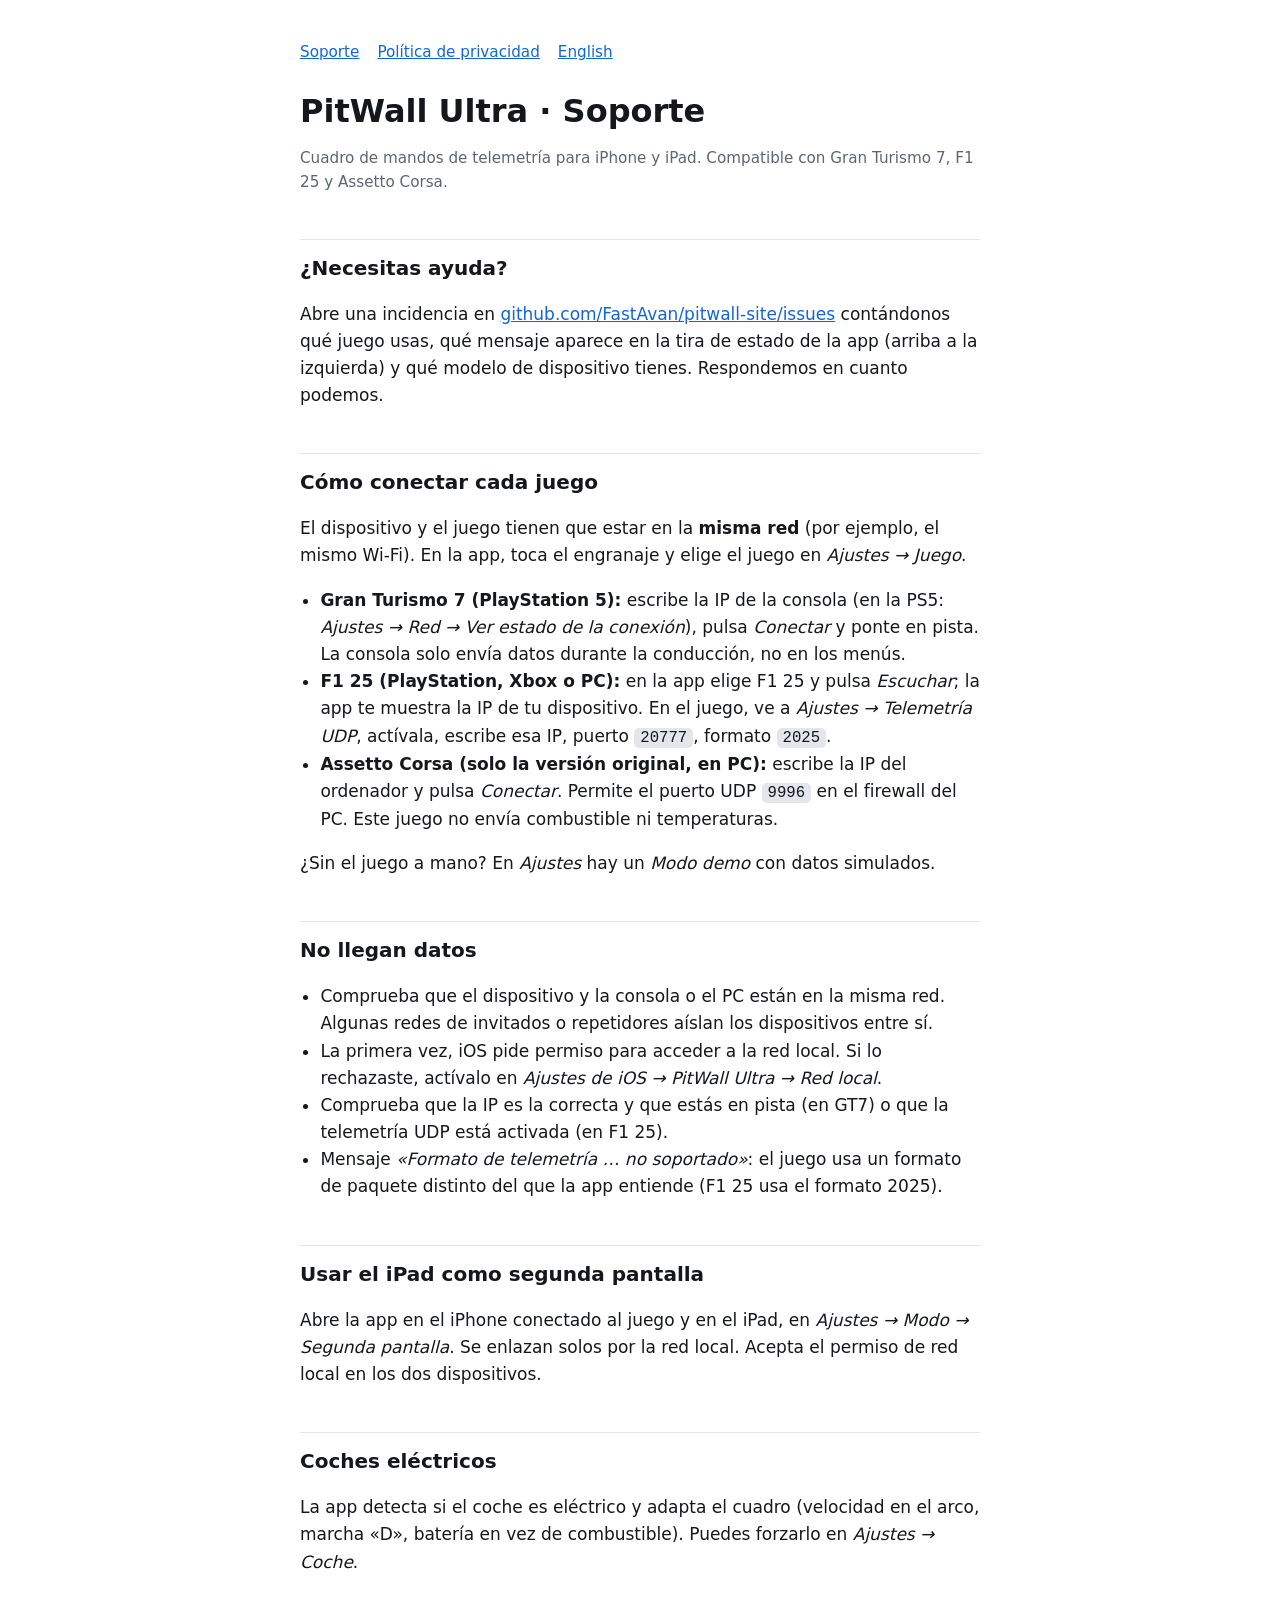
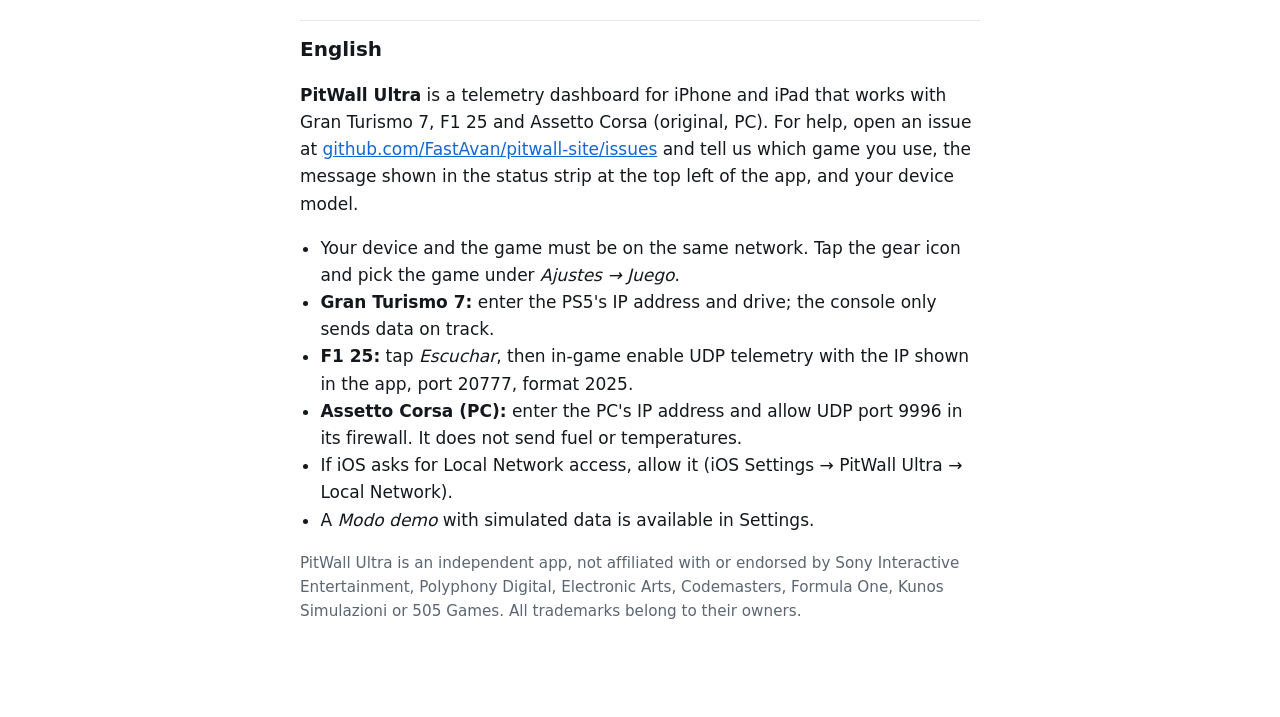
==== index.html @ 46688e5c "Support and privacy pages for PitWall Ultra Co-Authored-By: Claude Sonnet 5 <noreply@anthropic.com>" ====
<!doctype html>
<html lang="es">
<meta charset="utf-8">
<meta name="viewport" content="width=device-width,initial-scale=1">
<title>PitWall Ultra · Soporte</title>
<meta name="description" content="Ayuda y soporte de PitWall Ultra, el cuadro de mandos de telemetría para juegos de carreras.">
<link rel="stylesheet" href="style.css">
<main>
<nav><a href="index.html">Soporte</a><a href="privacy.html">Política de privacidad</a><a href="#en">English</a></nav>
<h1>PitWall Ultra · Soporte</h1>
<p class="dim">Cuadro de mandos de telemetría para iPhone y iPad. Compatible con Gran Turismo 7, F1 25 y Assetto Corsa.</p>

<h2>¿Necesitas ayuda?</h2>
<p>Abre una incidencia en <a href="https://github.com/FastAvan/pitwall-site/issues">github.com/FastAvan/pitwall-site/issues</a> contándonos qué juego usas, qué mensaje aparece en la tira de estado de la app (arriba a la izquierda) y qué modelo de dispositivo tienes. Respondemos en cuanto podemos.</p>

<h2>Cómo conectar cada juego</h2>
<p>El dispositivo y el juego tienen que estar en la <strong>misma red</strong> (por ejemplo, el mismo Wi-Fi). En la app, toca el engranaje y elige el juego en <em>Ajustes → Juego</em>.</p>
<ul>
<li><strong>Gran Turismo 7 (PlayStation 5):</strong> escribe la IP de la consola (en la PS5: <em>Ajustes → Red → Ver estado de la conexión</em>), pulsa <em>Conectar</em> y ponte en pista. La consola solo envía datos durante la conducción, no en los menús.</li>
<li><strong>F1 25 (PlayStation, Xbox o PC):</strong> en la app elige F1 25 y pulsa <em>Escuchar</em>; la app te muestra la IP de tu dispositivo. En el juego, ve a <em>Ajustes → Telemetría UDP</em>, actívala, escribe esa IP, puerto <code>20777</code>, formato <code>2025</code>.</li>
<li><strong>Assetto Corsa (solo la versión original, en PC):</strong> escribe la IP del ordenador y pulsa <em>Conectar</em>. Permite el puerto UDP <code>9996</code> en el firewall del PC. Este juego no envía combustible ni temperaturas.</li>
</ul>
<p>¿Sin el juego a mano? En <em>Ajustes</em> hay un <em>Modo demo</em> con datos simulados.</p>

<h2>No llegan datos</h2>
<ul>
<li>Comprueba que el dispositivo y la consola o el PC están en la misma red. Algunas redes de invitados o repetidores aíslan los dispositivos entre sí.</li>
<li>La primera vez, iOS pide permiso para acceder a la red local. Si lo rechazaste, actívalo en <em>Ajustes de iOS → PitWall Ultra → Red local</em>.</li>
<li>Comprueba que la IP es la correcta y que estás en pista (en GT7) o que la telemetría UDP está activada (en F1 25).</li>
<li>Mensaje <em>«Formato de telemetría … no soportado»</em>: el juego usa un formato de paquete distinto del que la app entiende (F1 25 usa el formato 2025).</li>
</ul>

<h2>Usar el iPad como segunda pantalla</h2>
<p>Abre la app en el iPhone conectado al juego y en el iPad, en <em>Ajustes → Modo → Segunda pantalla</em>. Se enlazan solos por la red local. Acepta el permiso de red local en los dos dispositivos.</p>

<h2>Coches eléctricos</h2>
<p>La app detecta si el coche es eléctrico y adapta el cuadro (velocidad en el arco, marcha «D», batería en vez de combustible). Puedes forzarlo en <em>Ajustes → Coche</em>.</p>

<h2 id="en">English</h2>
<p><strong>PitWall Ultra</strong> is a telemetry dashboard for iPhone and iPad that works with Gran Turismo 7, F1 25 and Assetto Corsa (original, PC). For help, open an issue at <a href="https://github.com/FastAvan/pitwall-site/issues">github.com/FastAvan/pitwall-site/issues</a> and tell us which game you use, the message shown in the status strip at the top left of the app, and your device model.</p>
<ul>
<li>Your device and the game must be on the same network. Tap the gear icon and pick the game under <em>Ajustes → Juego</em>.</li>
<li><strong>Gran Turismo 7:</strong> enter the PS5's IP address and drive; the console only sends data on track.</li>
<li><strong>F1 25:</strong> tap <em>Escuchar</em>, then in-game enable UDP telemetry with the IP shown in the app, port 20777, format 2025.</li>
<li><strong>Assetto Corsa (PC):</strong> enter the PC's IP address and allow UDP port 9996 in its firewall. It does not send fuel or temperatures.</li>
<li>If iOS asks for Local Network access, allow it (iOS Settings → PitWall Ultra → Local Network).</li>
<li>A <em>Modo demo</em> with simulated data is available in Settings.</li>
</ul>
<p class="dim">PitWall Ultra is an independent app, not affiliated with or endorsed by Sony Interactive Entertainment, Polyphony Digital, Electronic Arts, Codemasters, Formula One, Kunos Simulazioni or 505 Games. All trademarks belong to their owners.</p>
</main>
---- style.css ----
:root{--bg:#0e1013;--fg:#e8edf2;--dim:#93a0ad;--line:#232a32;--accent:#5aa9ff}
@media (prefers-color-scheme:light){:root{--bg:#fff;--fg:#14181d;--dim:#5b6672;--line:#e3e7ec;--accent:#1266d4}}
*{box-sizing:border-box}
body{margin:0;background:var(--bg);color:var(--fg);font:17px/1.6 -apple-system,BlinkMacSystemFont,"Segoe UI",system-ui,sans-serif}
main{max-width:720px;margin:0 auto;padding:40px 20px 80px}
h1{font-size:2rem;line-height:1.2;margin:0 0 4px}
h2{font-size:1.25rem;margin:2.2em 0 .4em;padding-top:.6em;border-top:1px solid var(--line)}
p,li{color:var(--fg)} .dim{color:var(--dim);font-size:.95rem}
a{color:var(--accent)} nav{margin:0 0 28px;display:flex;gap:18px;font-size:.95rem;flex-wrap:wrap}
code{background:var(--line);padding:1px 6px;border-radius:5px;font-size:.92em}
ul{padding-left:1.2em}
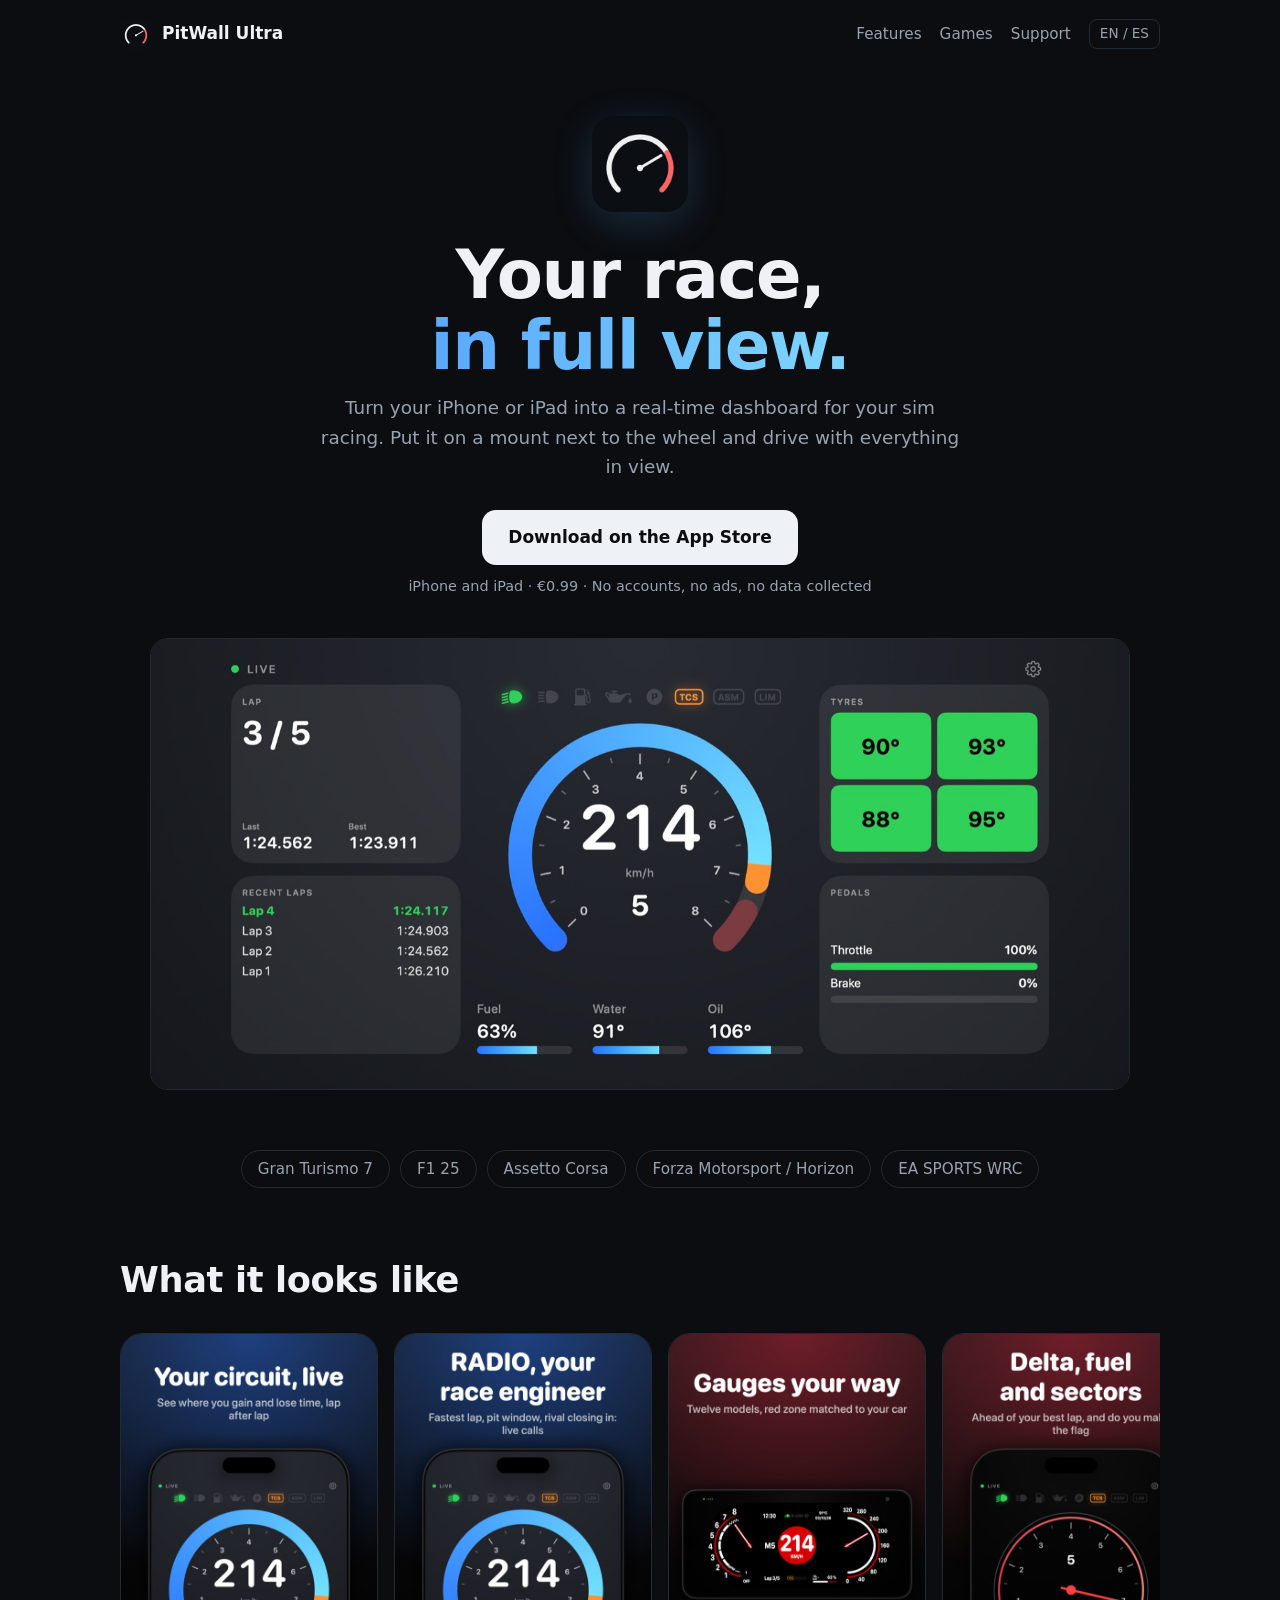
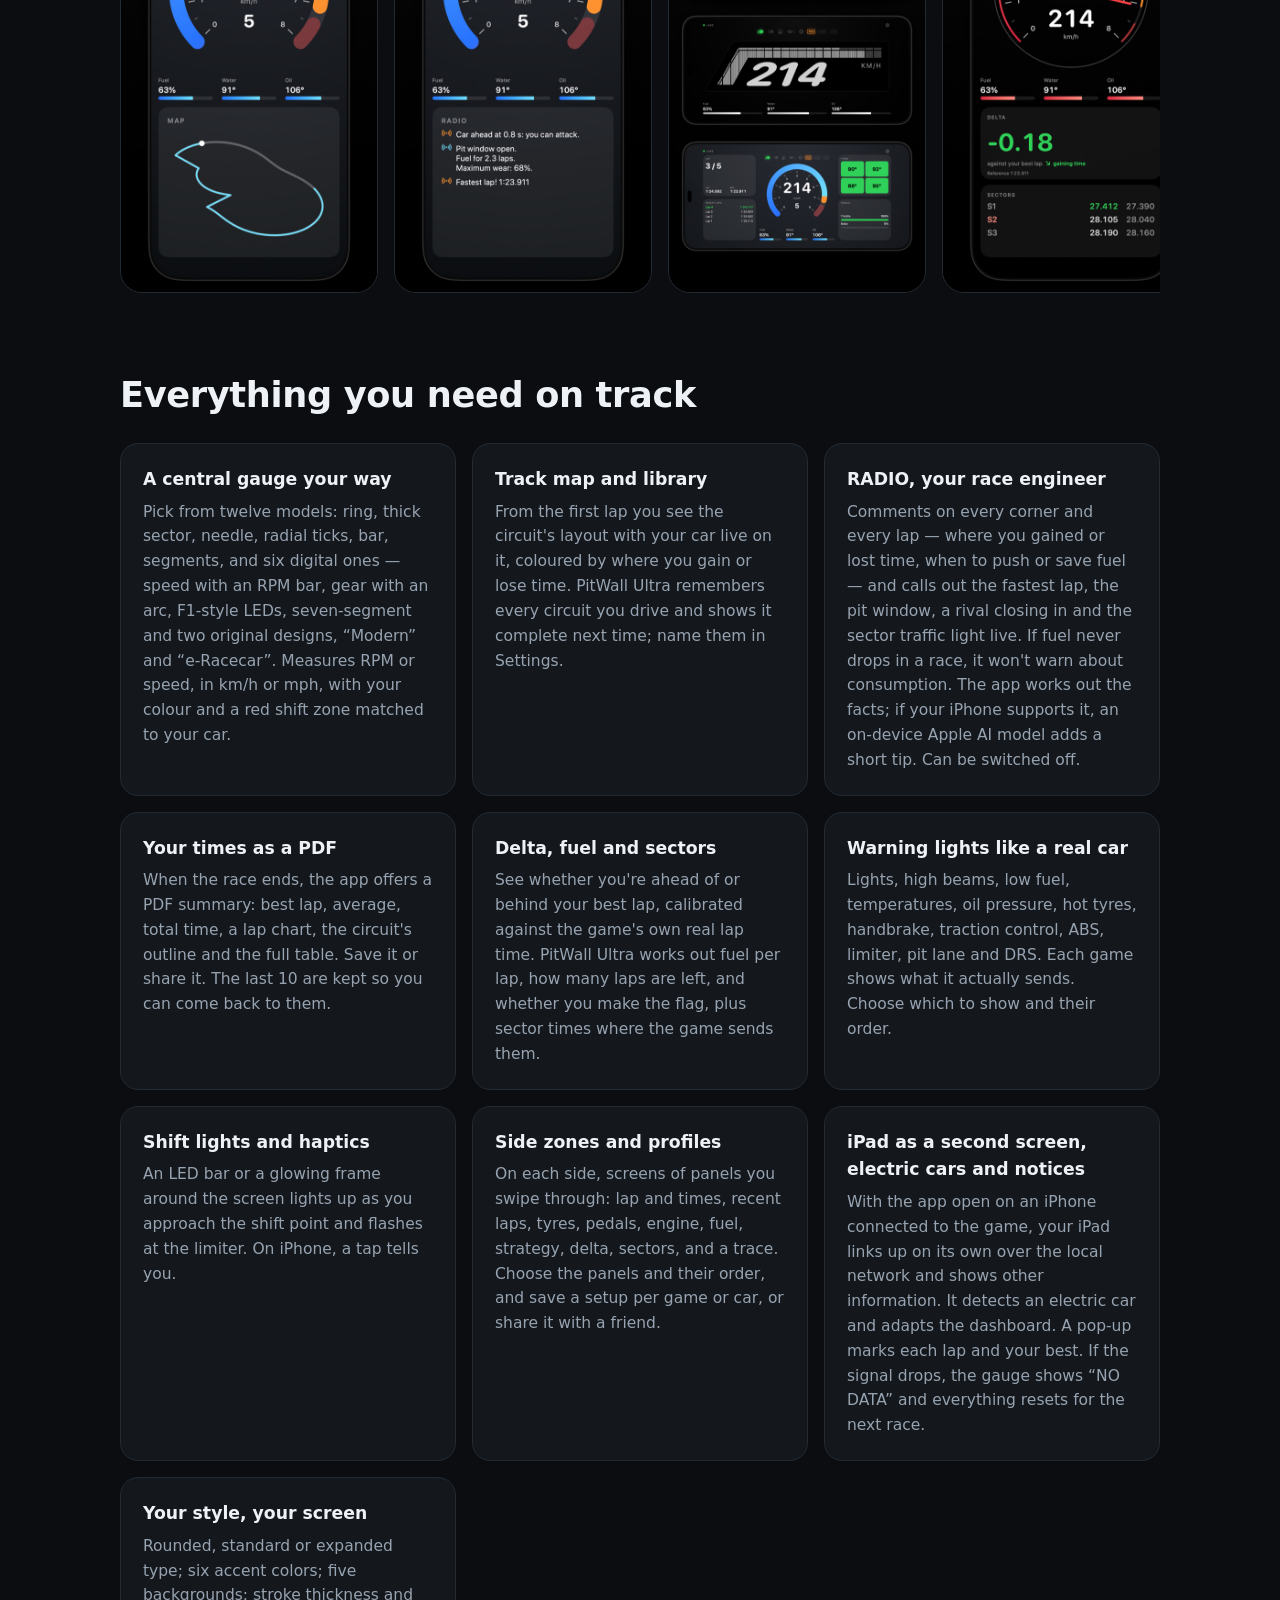
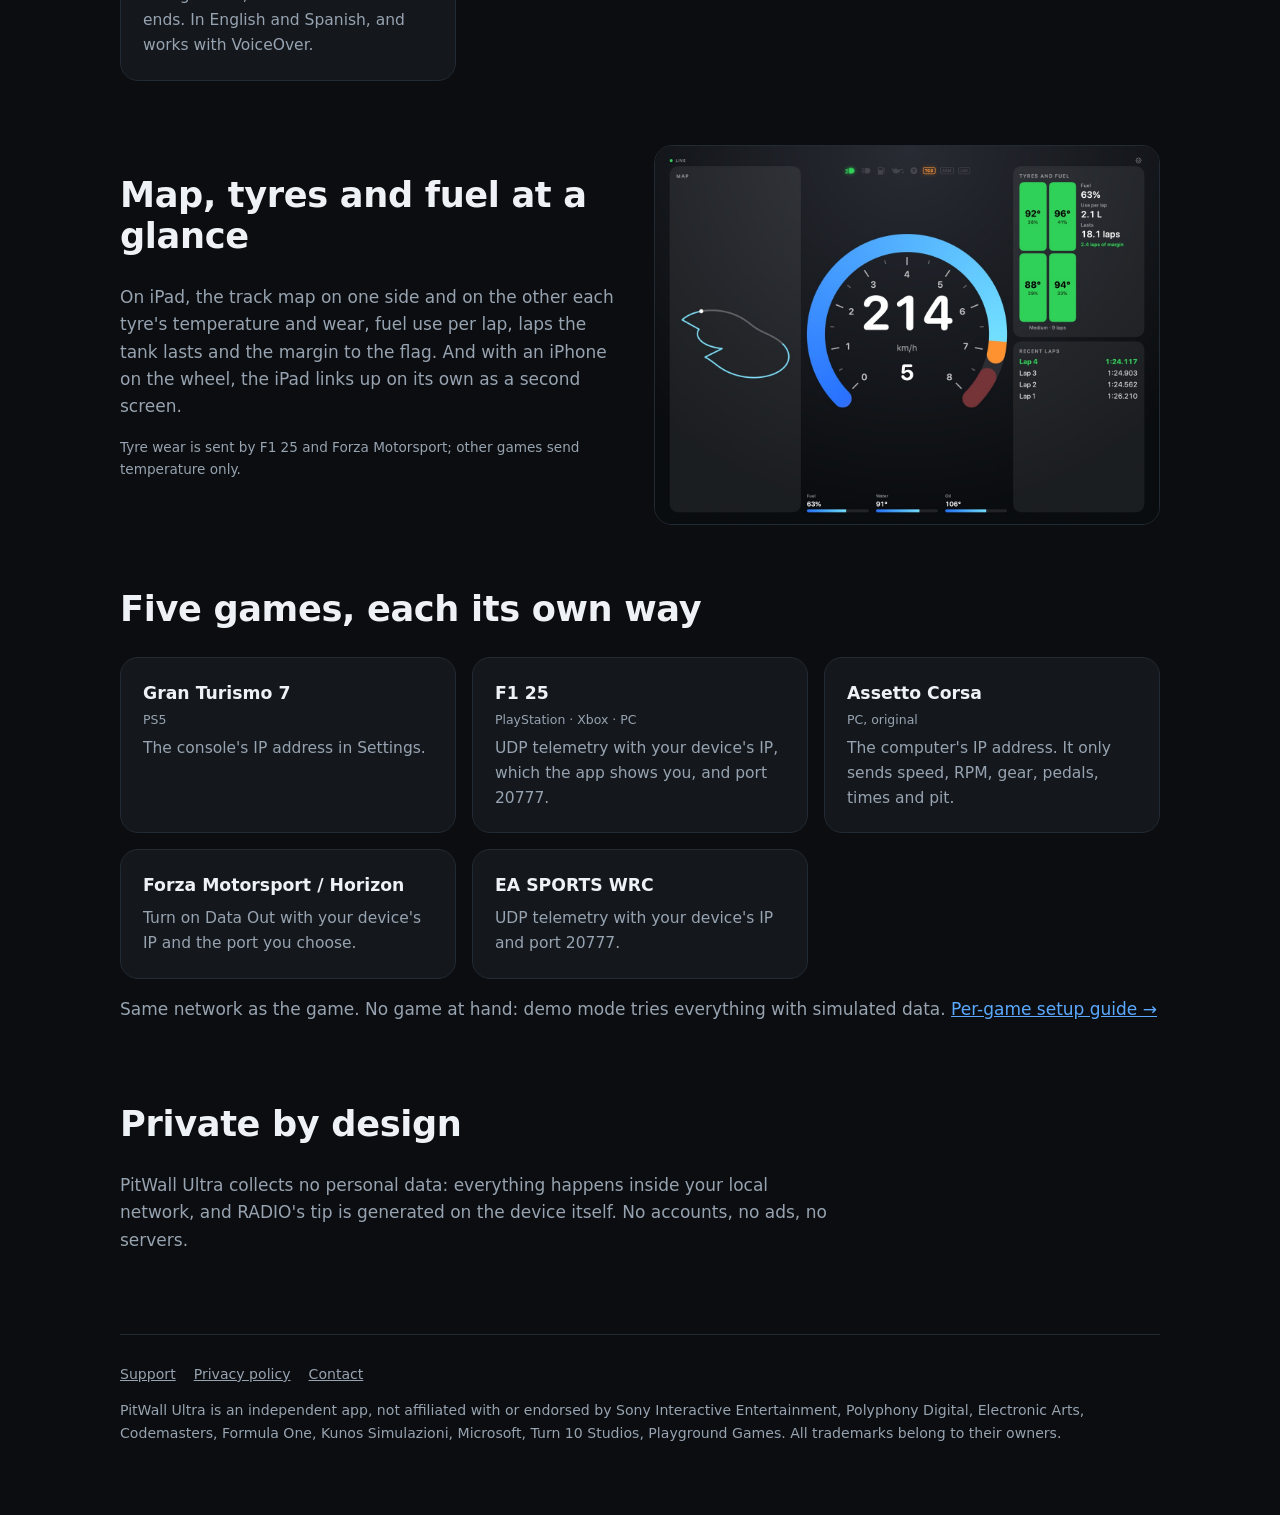
==== commit c4221181: "Landing page for PitWall Ultra with the App Store feature texts, 1.3 screenshots, per-game setup; su" ====
--- a/index.html
+++ b/index.html
@@ -2,49 +2,135 @@
 <html lang="es">
 <meta charset="utf-8">
 <meta name="viewport" content="width=device-width,initial-scale=1">
-<title>PitWall Ultra · Soporte</title>
-<meta name="description" content="Ayuda y soporte de PitWall Ultra, el cuadro de mandos de telemetría para juegos de carreras.">
-<link rel="stylesheet" href="style.css">
-<main>
-<nav><a href="index.html">Soporte</a><a href="privacy.html">Política de privacidad</a><a href="#en">English</a></nav>
-<h1>PitWall Ultra · Soporte</h1>
-<p class="dim">Cuadro de mandos de telemetría para iPhone y iPad. Compatible con Gran Turismo 7, F1 25 y Assetto Corsa.</p>
+<title>PitWall Ultra · Telemetría para sim racing</title>
+<meta name="description" content="PitWall Ultra convierte tu iPhone o iPad en un cuadro de mandos en tiempo real para Gran Turismo 7, F1 25, Assetto Corsa, Forza y EA SPORTS WRC: mapa del circuito, RADIO con IA y tus tiempos en PDF.">
+<meta property="og:title" content="PitWall Ultra">
+<meta property="og:description" content="Live telemetry dashboard for sim racing on iPhone and iPad: track map, RADIO race engineer and your times as a PDF.">
+<meta property="og:image" content="https://fastavan.github.io/pitwall-site/img/es-5.jpg">
+<meta name="theme-color" content="#0b0d10">
+<link rel="icon" href="img/icon.jpg">
+<link rel="stylesheet" href="site.css">
+<script>
+try{var l=localStorage.getItem('lang')||((navigator.language||'es').slice(0,2)=='es'?'es':'en');document.documentElement.lang=l}catch(e){}
+</script>
+<div class="wrap">
+<header>
+  <a class="brand" href="#"><img src="img/icon.jpg" alt="">PitWall Ultra</a>
+  <nav>
+    <a href="#funciones"><span lang="es">Funciones</span><span lang="en">Features</span></a>
+    <a href="#juegos"><span lang="es">Juegos</span><span lang="en">Games</span></a>
+    <a href="support.html"><span lang="es">Soporte</span><span lang="en">Support</span></a>
+    <button class="lang" id="lang" type="button">EN / ES</button>
+  </nav>
+</header>
 
-<h2>¿Necesitas ayuda?</h2>
-<p>Abre una incidencia en <a href="https://github.com/FastAvan/pitwall-site/issues">github.com/FastAvan/pitwall-site/issues</a> contándonos qué juego usas, qué mensaje aparece en la tira de estado de la app (arriba a la izquierda) y qué modelo de dispositivo tienes. Respondemos en cuanto podemos.</p>
+<div class="hero">
+  <img class="icon" src="img/icon.jpg" alt="PitWall Ultra">
+  <h1><span lang="es">Tu carrera,<br><em>a la vista.</em></span><span lang="en">Your race,<br><em>in full view.</em></span></h1>
+  <p class="lead">
+    <span lang="es">Convierte tu iPhone o iPad en un cuadro de mandos en tiempo real para tus carreras en el simulador. Ponlo en un soporte junto al volante y conduce con toda la información a la vista.</span>
+    <span lang="en">Turn your iPhone or iPad into a real-time dashboard for your sim racing. Put it on a mount next to the wheel and drive with everything in view.</span>
+  </p>
+  <a class="btn" href="https://apps.apple.com/es/app/pitwall-ultra/id6813846928">
+    <span lang="es">Descargar en el App Store</span><span lang="en">Download on the App Store</span>
+  </a>
+  <span class="price"><span lang="es">iPhone y iPad · 0,99 € · Sin cuentas, sin anuncios, sin recopilar datos</span><span lang="en">iPhone and iPad · €0.99 · No accounts, no ads, no data collected</span></span>
+  <div class="shot-wide">
+    <img lang="es" src="img/es-5.jpg" width="1400" height="644" alt="Cuadro de mandos con velocímetro en anillo, vuelta, neumáticos y pedales">
+    <img lang="en" src="img/en-5.jpg" width="1400" height="644" alt="Dashboard with ring gauge, lap, tyres and pedals">
+  </div>
+</div>
 
-<h2>Cómo conectar cada juego</h2>
-<p>El dispositivo y el juego tienen que estar en la <strong>misma red</strong> (por ejemplo, el mismo Wi-Fi). En la app, toca el engranaje y elige el juego en <em>Ajustes → Juego</em>.</p>
-<ul>
-<li><strong>Gran Turismo 7 (PlayStation 5):</strong> escribe la IP de la consola (en la PS5: <em>Ajustes → Red → Ver estado de la conexión</em>), pulsa <em>Conectar</em> y ponte en pista. La consola solo envía datos durante la conducción, no en los menús.</li>
-<li><strong>F1 25 (PlayStation, Xbox o PC):</strong> en la app elige F1 25 y pulsa <em>Escuchar</em>; la app te muestra la IP de tu dispositivo. En el juego, ve a <em>Ajustes → Telemetría UDP</em>, actívala, escribe esa IP, puerto <code>20777</code>, formato <code>2025</code>.</li>
-<li><strong>Assetto Corsa (solo la versión original, en PC):</strong> escribe la IP del ordenador y pulsa <em>Conectar</em>. Permite el puerto UDP <code>9996</code> en el firewall del PC. Este juego no envía combustible ni temperaturas.</li>
-</ul>
-<p>¿Sin el juego a mano? En <em>Ajustes</em> hay un <em>Modo demo</em> con datos simulados.</p>
+<div class="games" id="juegos">
+  <span>Gran Turismo 7</span><span>F1 25</span><span>Assetto Corsa</span><span>Forza Motorsport / Horizon</span><span>EA SPORTS WRC</span>
+</div>
 
-<h2>No llegan datos</h2>
-<ul>
-<li>Comprueba que el dispositivo y la consola o el PC están en la misma red. Algunas redes de invitados o repetidores aíslan los dispositivos entre sí.</li>
-<li>La primera vez, iOS pide permiso para acceder a la red local. Si lo rechazaste, actívalo en <em>Ajustes de iOS → PitWall Ultra → Red local</em>.</li>
-<li>Comprueba que la IP es la correcta y que estás en pista (en GT7) o que la telemetría UDP está activada (en F1 25).</li>
-<li>Mensaje <em>«Formato de telemetría … no soportado»</em>: el juego usa un formato de paquete distinto del que la app entiende (F1 25 usa el formato 2025).</li>
-</ul>
+<section>
+  <h2><span lang="es">Así se ve</span><span lang="en">What it looks like</span></h2>
+  <div class="strip">
+    <img lang="es" src="img/es-m1.jpg" width="560" height="1216" loading="lazy" alt="Tu circuito, en vivo: el mapa del trazado con tu coche">
+    <img lang="en" src="img/en-m1.jpg" width="560" height="1216" loading="lazy" alt="Your circuit, live: the track map with your car on it">
+    <img lang="es" src="img/es-m2.jpg" width="560" height="1216" loading="lazy" alt="RADIO, tu ingeniero de carrera">
+    <img lang="en" src="img/en-m2.jpg" width="560" height="1216" loading="lazy" alt="RADIO, your race engineer">
+    <img lang="es" src="img/es-m3.jpg" width="560" height="1216" loading="lazy" alt="Indicadores a tu gusto: tres de los doce modelos">
+    <img lang="en" src="img/en-m3.jpg" width="560" height="1216" loading="lazy" alt="Gauges your way: three of the twelve models">
+    <img lang="es" src="img/es-m4.jpg" width="560" height="1216" loading="lazy" alt="Delta, combustible y sectores">
+    <img lang="en" src="img/en-m4.jpg" width="560" height="1216" loading="lazy" alt="Delta, fuel and sectors">
+    <img lang="es" src="img/es-m5.jpg" width="560" height="1216" loading="lazy" alt="Cinco juegos, una sola app">
+    <img lang="en" src="img/en-m5.jpg" width="560" height="1216" loading="lazy" alt="Five games, one app">
+    <img lang="es" src="img/es-m6.jpg" width="560" height="1216" loading="lazy" alt="También coches eléctricos">
+    <img lang="en" src="img/en-m6.jpg" width="560" height="1216" loading="lazy" alt="Electric cars too">
+    <img lang="es" src="img/es-m7.jpg" width="560" height="1216" loading="lazy" alt="Tu estilo, tu pantalla">
+    <img lang="en" src="img/en-m7.jpg" width="560" height="1216" loading="lazy" alt="Your style, your screen">
+  </div>
+</section>
 
-<h2>Usar el iPad como segunda pantalla</h2>
-<p>Abre la app en el iPhone conectado al juego y en el iPad, en <em>Ajustes → Modo → Segunda pantalla</em>. Se enlazan solos por la red local. Acepta el permiso de red local en los dos dispositivos.</p>
+<section id="funciones">
+  <h2><span lang="es">Todo lo que necesitas en pista</span><span lang="en">Everything you need on track</span></h2>
+  <div class="grid">
+    <div class="card"><h3><span lang="es">Un indicador central a tu gusto</span><span lang="en">A central gauge your way</span></h3>
+      <p><span lang="es">Elige entre doce modelos: anillo, sector grueso, aguja, marcas radiales, barra, segmentos y seis digitales — velocidad con barra de RPM, marcha con arco, LEDs estilo F1, siete segmentos y dos diseños propios, «Modern» y «e-Racecar». Mide RPM o velocidad, en km/h o mph, con tu color y zona roja ajustada a tu coche.</span><span lang="en">Pick from twelve models: ring, thick sector, needle, radial ticks, bar, segments, and six digital ones — speed with an RPM bar, gear with an arc, F1-style LEDs, seven-segment and two original designs, “Modern” and “e-Racecar”. Measures RPM or speed, in km/h or mph, with your colour and a red shift zone matched to your car.</span></p></div>
+    <div class="card"><h3><span lang="es">Mapa del circuito y biblioteca</span><span lang="en">Track map and library</span></h3>
+      <p><span lang="es">Desde la primera vuelta ves el trazado con tu coche en vivo, coloreado según ganas o pierdes tiempo. PitWall Ultra recuerda cada circuito y lo muestra completo la próxima vez; ponles nombre en Ajustes.</span><span lang="en">From the first lap you see the circuit's layout with your car live on it, coloured by where you gain or lose time. PitWall Ultra remembers every circuit you drive and shows it complete next time; name them in Settings.</span></p></div>
+    <div class="card"><h3><span lang="es">RADIO, tu ingeniero de carrera</span><span lang="en">RADIO, your race engineer</span></h3>
+      <p><span lang="es">Comenta cada curva y cada vuelta y avisa en vivo de la vuelta rápida, la ventana de parada, un rival que se acerca y el semáforo de sectores. Si en la carrera no baja el combustible, no te avisa de consumo. Los datos los calcula la app; si tu iPhone lo permite, IA de Apple en el dispositivo añade un consejo breve. Se puede desactivar.</span><span lang="en">Comments on every corner and every lap — where you gained or lost time, when to push or save fuel — and calls out the fastest lap, the pit window, a rival closing in and the sector traffic light live. If fuel never drops in a race, it won't warn about consumption. The app works out the facts; if your iPhone supports it, an on-device Apple AI model adds a short tip. Can be switched off.</span></p></div>
+    <div class="card"><h3><span lang="es">Tus tiempos en PDF</span><span lang="en">Your times as a PDF</span></h3>
+      <p><span lang="es">Al terminar la carrera, la app te ofrece un PDF con tu resumen: mejor vuelta, media, tiempo total, gráfico de vueltas, trazado del circuito y la tabla completa. Guárdalo o compártelo. Se conservan las últimas 10 para volver a ellas cuando quieras.</span><span lang="en">When the race ends, the app offers a PDF summary: best lap, average, total time, a lap chart, the circuit's outline and the full table. Save it or share it. The last 10 are kept so you can come back to them.</span></p></div>
+    <div class="card"><h3><span lang="es">Delta, combustible y sectores</span><span lang="en">Delta, fuel and sectors</span></h3>
+      <p><span lang="es">Ves si vas por delante o por detrás de tu mejor vuelta, calibrado contra el tiempo real del juego. Calcula el combustible por vuelta, cuántas quedan y si llegas a meta, y donde el juego los envía, los tiempos por sector.</span><span lang="en">See whether you're ahead of or behind your best lap, calibrated against the game's own real lap time. PitWall Ultra works out fuel per lap, how many laps are left, and whether you make the flag, plus sector times where the game sends them.</span></p></div>
+    <div class="card"><h3><span lang="es">Testigos como en un coche real</span><span lang="en">Warning lights like a real car</span></h3>
+      <p><span lang="es">Luces, largas, combustible bajo, temperaturas, presión de aceite, neumáticos calientes, freno de mano, tracción, ABS, limitador, pit lane y DRS. Cada juego muestra los que envía. Elige cuáles ver y su orden.</span><span lang="en">Lights, high beams, low fuel, temperatures, oil pressure, hot tyres, handbrake, traction control, ABS, limiter, pit lane and DRS. Each game shows what it actually sends. Choose which to show and their order.</span></p></div>
+    <div class="card"><h3><span lang="es">Luces de cambio y vibración</span><span lang="en">Shift lights and haptics</span></h3>
+      <p><span lang="es">Una barra de LEDs o un marco que rodea la pantalla se enciende al acercarte al punto de cambio y parpadea en el limitador. En iPhone, una vibración te avisa.</span><span lang="en">An LED bar or a glowing frame around the screen lights up as you approach the shift point and flashes at the limiter. On iPhone, a tap tells you.</span></p></div>
+    <div class="card"><h3><span lang="es">Zonas laterales y perfiles</span><span lang="en">Side zones and profiles</span></h3>
+      <p><span lang="es">A cada lado hay pantallas de paneles que recorres deslizando: vuelta y tiempos, últimas vueltas, neumáticos, pedales, motor, combustible, estrategia, delta, sectores y una traza. Decide sus paneles y orden, y guarda un ajuste por juego o coche, o compártelo con un amigo.</span><span lang="en">On each side, screens of panels you swipe through: lap and times, recent laps, tyres, pedals, engine, fuel, strategy, delta, sectors, and a trace. Choose the panels and their order, and save a setup per game or car, or share it with a friend.</span></p></div>
+    <div class="card"><h3><span lang="es">iPad como segunda pantalla, eléctricos y avisos</span><span lang="en">iPad as a second screen, electric cars and notices</span></h3>
+      <p><span lang="es">Con la app abierta en un iPhone conectado al juego, tu iPad se enlaza solo por la red local y muestra otra información. Detecta el coche eléctrico y adapta el cuadro. Un aviso marca cada vuelta y tu mejor. Si se corta la señal, el indicador muestra «SIN DATOS» y todo se reinicia para la siguiente carrera.</span><span lang="en">With the app open on an iPhone connected to the game, your iPad links up on its own over the local network and shows other information. It detects an electric car and adapts the dashboard. A pop-up marks each lap and your best. If the signal drops, the gauge shows “NO DATA” and everything resets for the next race.</span></p></div>
+    <div class="card"><h3><span lang="es">Tu estilo, tu pantalla</span><span lang="en">Your style, your screen</span></h3>
+      <p><span lang="es">Tipografía redondeada, estándar o expandida; seis colores de acento; cinco fondos; grosor y puntas a tu gusto. En español e inglés, y compatible con VoiceOver.</span><span lang="en">Rounded, standard or expanded type; six accent colors; five backgrounds; stroke thickness and ends. In English and Spanish, and works with VoiceOver.</span></p></div>
+  </div>
+</section>
 
-<h2>Coches eléctricos</h2>
-<p>La app detecta si el coche es eléctrico y adapta el cuadro (velocidad en el arco, marcha «D», batería en vez de combustible). Puedes forzarlo en <em>Ajustes → Coche</em>.</p>
+<section>
+  <div class="split">
+    <div>
+      <h2><span lang="es">Mapa, neumáticos y combustible, de un vistazo</span><span lang="en">Map, tyres and fuel at a glance</span></h2>
+      <p style="color:var(--dim)"><span lang="es">En el iPad, el mapa del circuito a un lado y a otro la temperatura y el desgaste de cada neumático, el consumo por vuelta, las vueltas que aguanta el depósito y el margen hasta la bandera. Y si dejas el iPhone en el volante, el iPad se enlaza solo como segunda pantalla.</span><span lang="en">On iPad, the track map on one side and on the other each tyre's temperature and wear, fuel use per lap, laps the tank lasts and the margin to the flag. And with an iPhone on the wheel, the iPad links up on its own as a second screen.</span></p>
+      <p class="dim" style="color:var(--dim);font-size:.85rem"><span lang="es">El desgaste de neumáticos lo envían F1 25 y Forza Motorsport; los demás juegos solo envían temperatura.</span><span lang="en">Tyre wear is sent by F1 25 and Forza Motorsport; other games send temperature only.</span></p>
+    </div>
+    <div class="ipad">
+      <img lang="es" src="img/es-ipad.jpg" width="1400" height="1050" loading="lazy" alt="PitWall Ultra en iPad: mapa del circuito, desgaste de neumáticos y consumo de combustible">
+      <img lang="en" src="img/en-ipad.jpg" width="1400" height="1050" loading="lazy" alt="PitWall Ultra on iPad: track map, tyre wear and fuel consumption">
+    </div>
+  </div>
+</section>
 
-<h2 id="en">English</h2>
-<p><strong>PitWall Ultra</strong> is a telemetry dashboard for iPhone and iPad that works with Gran Turismo 7, F1 25 and Assetto Corsa (original, PC). For help, open an issue at <a href="https://github.com/FastAvan/pitwall-site/issues">github.com/FastAvan/pitwall-site/issues</a> and tell us which game you use, the message shown in the status strip at the top left of the app, and your device model.</p>
-<ul>
-<li>Your device and the game must be on the same network. Tap the gear icon and pick the game under <em>Ajustes → Juego</em>.</li>
-<li><strong>Gran Turismo 7:</strong> enter the PS5's IP address and drive; the console only sends data on track.</li>
-<li><strong>F1 25:</strong> tap <em>Escuchar</em>, then in-game enable UDP telemetry with the IP shown in the app, port 20777, format 2025.</li>
-<li><strong>Assetto Corsa (PC):</strong> enter the PC's IP address and allow UDP port 9996 in its firewall. It does not send fuel or temperatures.</li>
-<li>If iOS asks for Local Network access, allow it (iOS Settings → PitWall Ultra → Local Network).</li>
-<li>A <em>Modo demo</em> with simulated data is available in Settings.</li>
-</ul>
-<p class="dim">PitWall Ultra is an independent app, not affiliated with or endorsed by Sony Interactive Entertainment, Polyphony Digital, Electronic Arts, Codemasters, Formula One, Kunos Simulazioni or 505 Games. All trademarks belong to their owners.</p>
-</main>
+<section>
+  <h2><span lang="es">Cinco juegos, cada uno a su manera</span><span lang="en">Five games, each its own way</span></h2>
+  <div class="grid">
+    <div class="card"><h3>Gran Turismo 7 <small>PS5</small></h3><p><span lang="es">La IP de la consola en Ajustes.</span><span lang="en">The console's IP address in Settings.</span></p></div>
+    <div class="card"><h3>F1 25 <small>PlayStation · Xbox · PC</small></h3><p><span lang="es">Telemetría UDP con la IP de tu dispositivo, que la app te muestra, y el puerto 20777.</span><span lang="en">UDP telemetry with your device's IP, which the app shows you, and port 20777.</span></p></div>
+    <div class="card"><h3>Assetto Corsa <small><span lang="es">PC, original</span><span lang="en">PC, original</span></small></h3><p><span lang="es">La IP del ordenador. Solo envía velocidad, RPM, marcha, pedales, tiempos y pit.</span><span lang="en">The computer's IP address. It only sends speed, RPM, gear, pedals, times and pit.</span></p></div>
+    <div class="card"><h3>Forza Motorsport / Horizon</h3><p><span lang="es">Activa Data Out con la IP de tu dispositivo y el puerto que elijas.</span><span lang="en">Turn on Data Out with your device's IP and the port you choose.</span></p></div>
+    <div class="card"><h3>EA SPORTS WRC</h3><p><span lang="es">Telemetría UDP con la IP de tu dispositivo y el puerto 20777.</span><span lang="en">UDP telemetry with your device's IP and port 20777.</span></p></div>
+  </div>
+  <p style="color:var(--dim)"><span lang="es">Misma red que el juego. Sin juego a mano: el modo demo lo prueba todo con datos simulados. </span><span lang="en">Same network as the game. No game at hand: demo mode tries everything with simulated data. </span><a href="support.html"><span lang="es">Guía de conexión por juego →</span><span lang="en">Per-game setup guide →</span></a></p>
+</section>
+
+<section>
+  <h2><span lang="es">Privado por diseño</span><span lang="en">Private by design</span></h2>
+  <p style="color:var(--dim);max-width:720px"><span lang="es">PitWall Ultra no recopila datos personales: todo ocurre dentro de tu red local, y el consejo de RADIO se genera en el propio dispositivo. Sin cuentas, sin anuncios, sin servidores.</span><span lang="en">PitWall Ultra collects no personal data: everything happens inside your local network, and RADIO's tip is generated on the device itself. No accounts, no ads, no servers.</span></p>
+</section>
+
+<footer>
+  <div class="links">
+    <a href="support.html"><span lang="es">Soporte</span><span lang="en">Support</span></a>
+    <a href="privacy.html"><span lang="es">Política de privacidad</span><span lang="en">Privacy policy</span></a>
+    <a href="https://github.com/FastAvan/pitwall-site/issues"><span lang="es">Contacto</span><span lang="en">Contact</span></a>
+  </div>
+  <p><span lang="es">PitWall Ultra es una app independiente, sin relación ni respaldo de Sony Interactive Entertainment, Polyphony Digital, Electronic Arts, Codemasters, Formula One, Kunos Simulazioni, Microsoft, Turn 10 Studios, Playground Games. Todas las marcas pertenecen a sus propietarios.</span><span lang="en">PitWall Ultra is an independent app, not affiliated with or endorsed by Sony Interactive Entertainment, Polyphony Digital, Electronic Arts, Codemasters, Formula One, Kunos Simulazioni, Microsoft, Turn 10 Studios, Playground Games. All trademarks belong to their owners.</span></p>
+</footer>
+</div>
+<script>
+document.getElementById('lang').onclick=function(){var l=document.documentElement.lang=='es'?'en':'es';document.documentElement.lang=l;try{localStorage.setItem('lang',l)}catch(e){}}
+</script>
--- a/site.css
+++ b/site.css
@@ -0,0 +1,43 @@
+:root{--bg:#0b0d10;--card:#14181d;--fg:#eef2f6;--dim:#97a3b0;--line:#222a33;--accent:#5aa9ff;--accent2:#7fd6ff}
+*{box-sizing:border-box}
+html{scroll-behavior:smooth}
+body{margin:0;background:var(--bg);color:var(--fg);font:17px/1.6 -apple-system,BlinkMacSystemFont,"Segoe UI",system-ui,sans-serif}
+html[lang=es] [lang=en],html[lang=en] [lang=es]{display:none!important}
+a{color:var(--accent)}
+.wrap{max-width:1080px;margin:0 auto;padding:0 20px}
+header{display:flex;align-items:center;justify-content:space-between;padding:18px 0;gap:16px;flex-wrap:wrap}
+header .brand{display:flex;align-items:center;gap:10px;font-weight:700;color:var(--fg);text-decoration:none}
+header .brand img{width:32px;height:32px;border-radius:8px}
+header nav{display:flex;gap:18px;align-items:center;font-size:.95rem}
+header nav a{color:var(--dim);text-decoration:none} header nav a:hover{color:var(--fg)}
+.lang{background:none;border:1px solid var(--line);color:var(--dim);border-radius:8px;padding:3px 10px;font:inherit;font-size:.85rem;cursor:pointer}
+.hero{text-align:center;padding:48px 0 24px}
+.hero img.icon{width:96px;height:96px;border-radius:22px;box-shadow:0 10px 40px #5aa9ff33}
+h1{font-size:clamp(2.4rem,7vw,4.2rem);line-height:1.05;margin:20px 0 12px;letter-spacing:-.02em}
+h1 em{font-style:normal;background:linear-gradient(90deg,var(--accent),var(--accent2));-webkit-background-clip:text;background-clip:text;color:transparent}
+.lead{max-width:640px;margin:0 auto 28px;color:var(--dim);font-size:1.15rem}
+.btn{display:inline-block;background:var(--fg);color:#0b0d10;font-weight:700;padding:14px 26px;border-radius:14px;text-decoration:none}
+.btn:hover{background:#fff}
+.price{display:block;margin-top:10px;color:var(--dim);font-size:.9rem}
+.shot-wide{margin:40px auto 0;max-width:980px}
+.split .ipad img,.shot-wide img,.gallery img{width:100%;height:auto;display:block;border-radius:18px;border:1px solid var(--line)}
+.games{display:flex;flex-wrap:wrap;justify-content:center;gap:10px;padding:36px 0 8px}
+.games span{border:1px solid var(--line);border-radius:999px;padding:6px 16px;color:var(--dim);font-size:.95rem}
+section{padding:64px 0 0}
+h2{font-size:clamp(1.6rem,4vw,2.2rem);line-height:1.15;margin:0 0 28px;letter-spacing:-.01em}
+.grid{display:grid;grid-template-columns:repeat(auto-fit,minmax(280px,1fr));gap:16px}
+.card{background:var(--card);border:1px solid var(--line);border-radius:18px;padding:22px}
+.card h3{margin:0 0 6px;font-size:1.08rem}
+.card p{margin:0;color:var(--dim);font-size:.97rem}
+.split{display:grid;grid-template-columns:1fr 1fr;gap:28px;align-items:center}
+.gallery{display:grid;grid-template-columns:repeat(auto-fit,minmax(300px,1fr));gap:16px}
+.steps{counter-reset:s;list-style:none;padding:0;margin:0;display:grid;gap:12px}
+.steps li{counter-increment:s;background:var(--card);border:1px solid var(--line);border-radius:14px;padding:16px 18px 16px 58px;position:relative;color:var(--dim)}
+.steps li:before{content:counter(s);position:absolute;left:16px;top:14px;width:28px;height:28px;border-radius:50%;background:var(--accent);color:#0b0d10;font-weight:700;display:grid;place-items:center}
+.steps b{color:var(--fg)}
+footer{margin-top:80px;padding:28px 0 56px;border-top:1px solid var(--line);color:var(--dim);font-size:.88rem}
+footer a{color:var(--dim)} footer .links{display:flex;gap:18px;margin-bottom:14px;flex-wrap:wrap}
+@media(max-width:720px){.split{grid-template-columns:1fr}.hero{padding-top:24px}}
+.strip{display:flex;gap:16px;overflow-x:auto;scroll-snap-type:x mandatory;padding:4px 2px 18px;-webkit-overflow-scrolling:touch}
+.strip img{flex:0 0 auto;height:min(560px,70vh);width:auto;aspect-ratio:560/1216;border-radius:22px;border:1px solid var(--line);scroll-snap-align:start}
+.card h3 small{display:block;font-size:.78rem;font-weight:500;color:var(--dim);margin-top:2px}
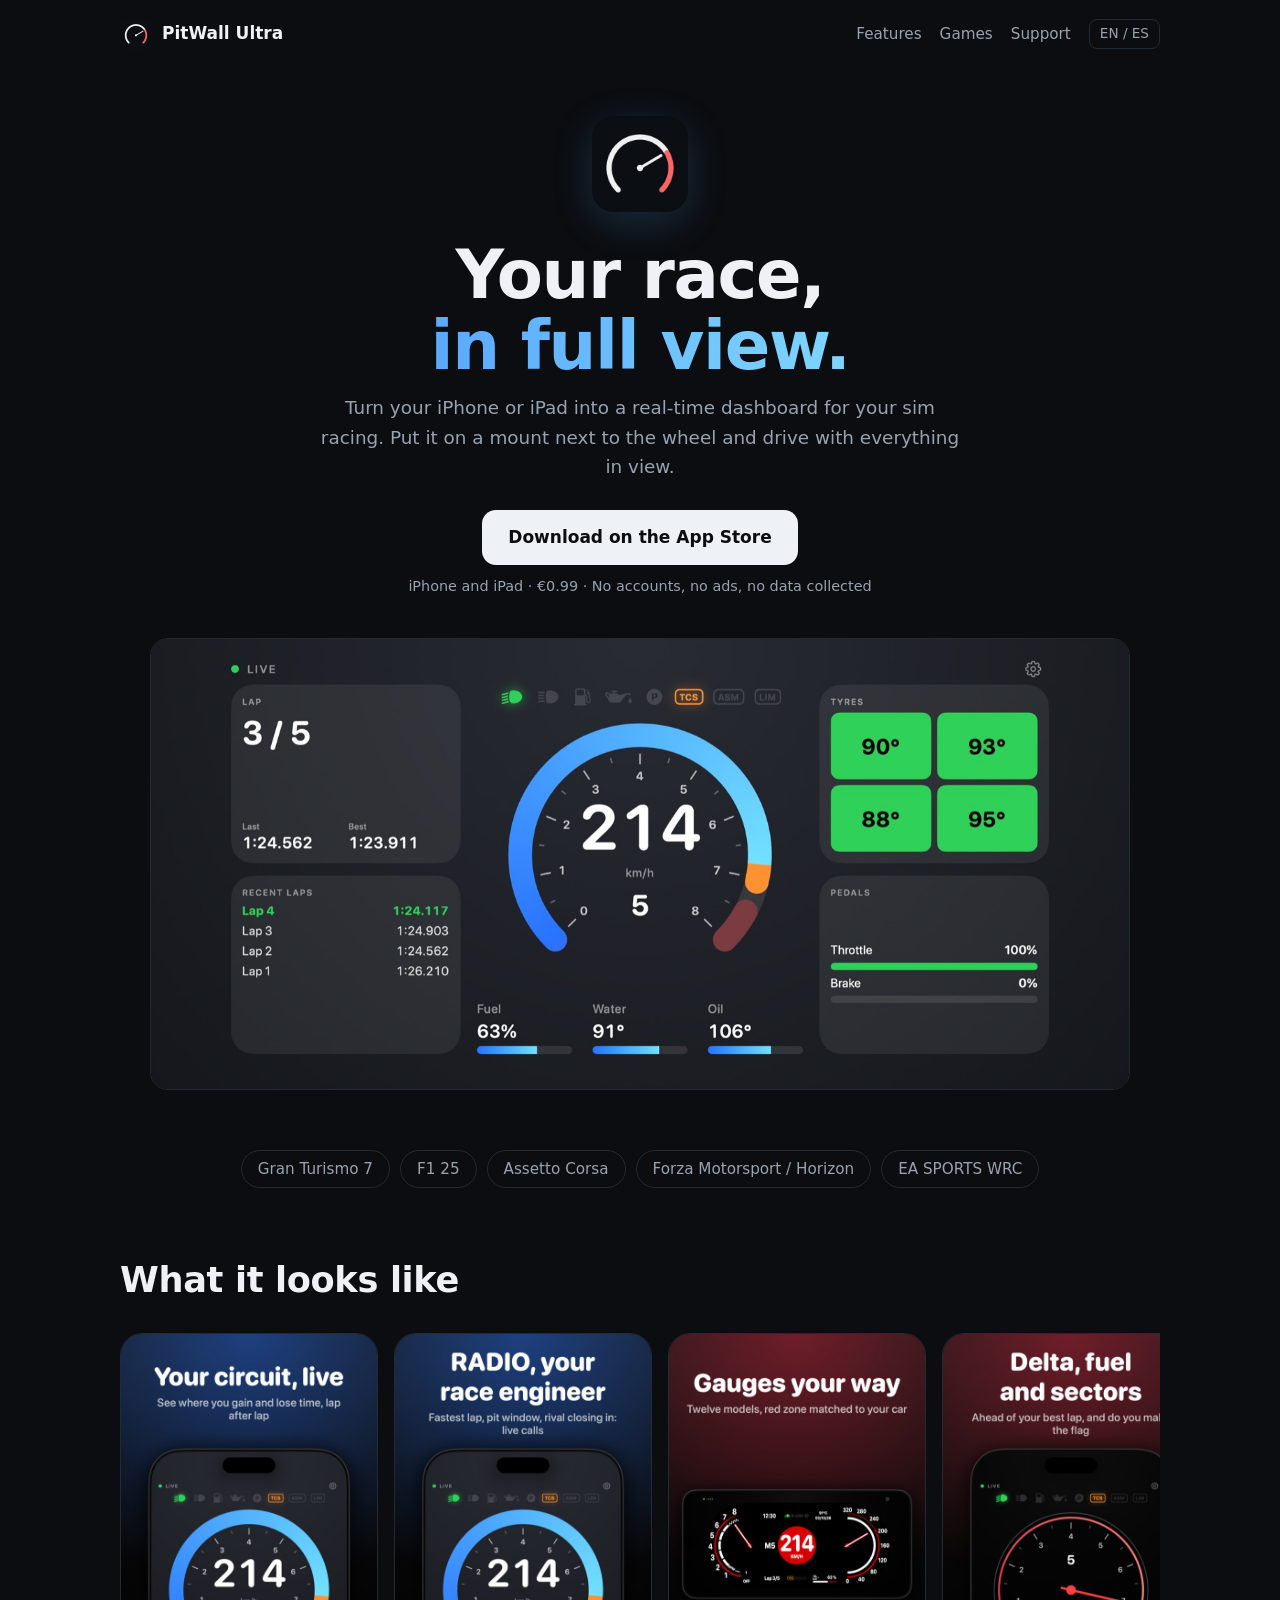
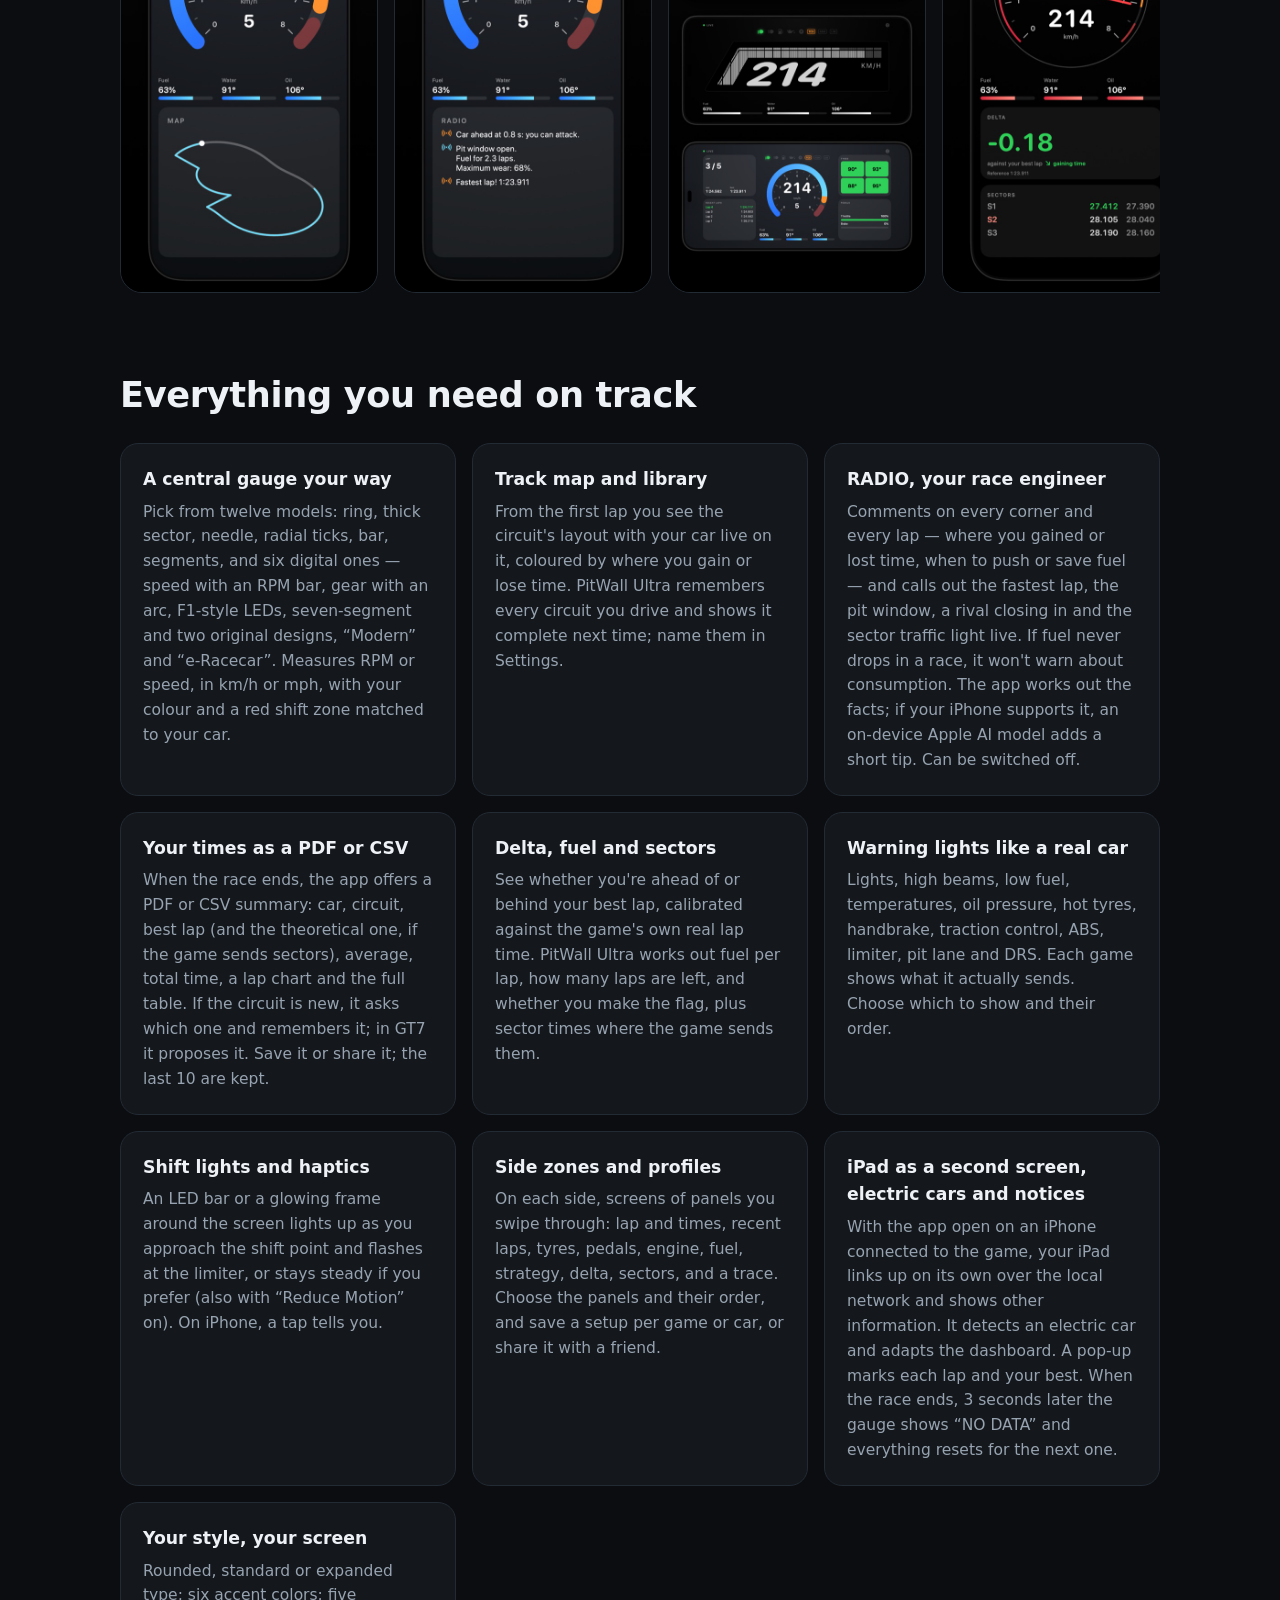
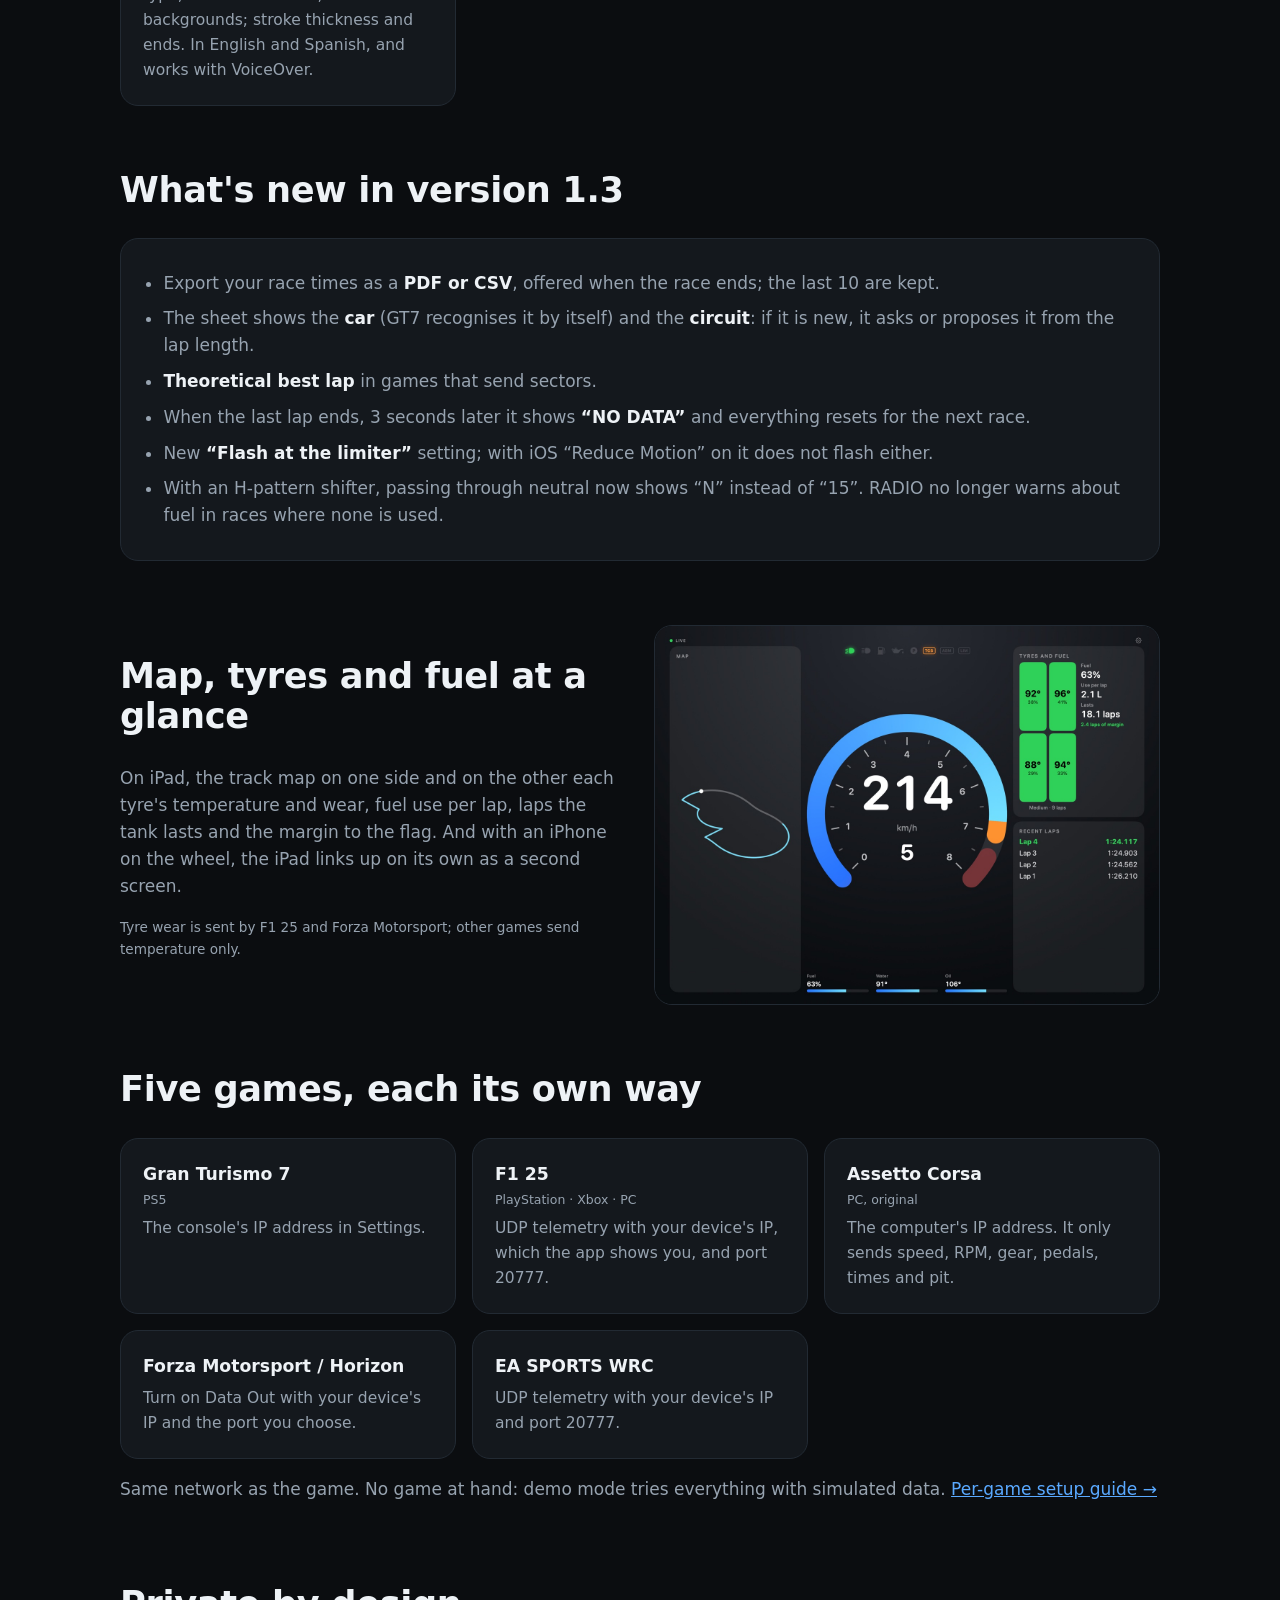
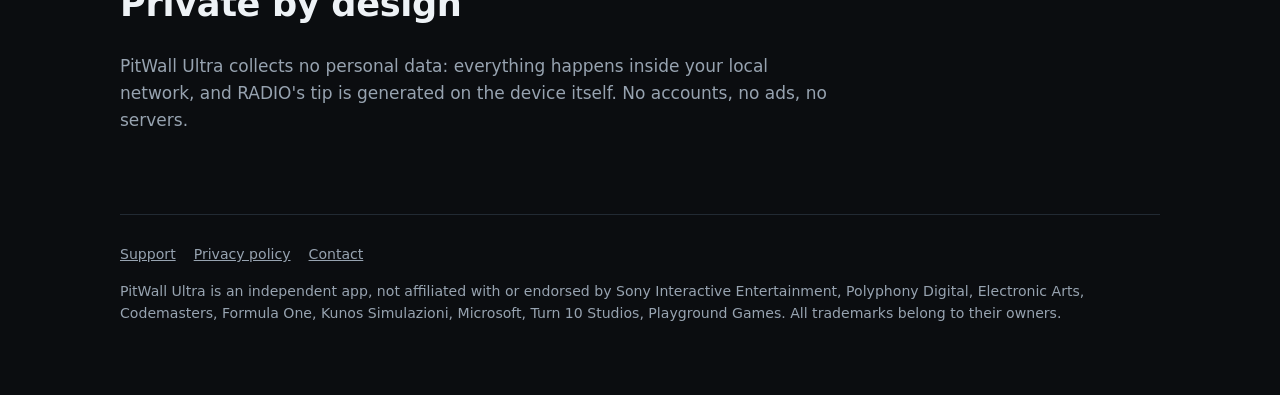
==== commit c67a47e4: "Website up to date with 1.3: PDF or CSV with car and circuit, theoretical best, end of race by lap c" ====
--- a/index.html
+++ b/index.html
@@ -74,20 +74,34 @@
       <p><span lang="es">Desde la primera vuelta ves el trazado con tu coche en vivo, coloreado según ganas o pierdes tiempo. PitWall Ultra recuerda cada circuito y lo muestra completo la próxima vez; ponles nombre en Ajustes.</span><span lang="en">From the first lap you see the circuit's layout with your car live on it, coloured by where you gain or lose time. PitWall Ultra remembers every circuit you drive and shows it complete next time; name them in Settings.</span></p></div>
     <div class="card"><h3><span lang="es">RADIO, tu ingeniero de carrera</span><span lang="en">RADIO, your race engineer</span></h3>
       <p><span lang="es">Comenta cada curva y cada vuelta y avisa en vivo de la vuelta rápida, la ventana de parada, un rival que se acerca y el semáforo de sectores. Si en la carrera no baja el combustible, no te avisa de consumo. Los datos los calcula la app; si tu iPhone lo permite, IA de Apple en el dispositivo añade un consejo breve. Se puede desactivar.</span><span lang="en">Comments on every corner and every lap — where you gained or lost time, when to push or save fuel — and calls out the fastest lap, the pit window, a rival closing in and the sector traffic light live. If fuel never drops in a race, it won't warn about consumption. The app works out the facts; if your iPhone supports it, an on-device Apple AI model adds a short tip. Can be switched off.</span></p></div>
-    <div class="card"><h3><span lang="es">Tus tiempos en PDF</span><span lang="en">Your times as a PDF</span></h3>
-      <p><span lang="es">Al terminar la carrera, la app te ofrece un PDF con tu resumen: mejor vuelta, media, tiempo total, gráfico de vueltas, trazado del circuito y la tabla completa. Guárdalo o compártelo. Se conservan las últimas 10 para volver a ellas cuando quieras.</span><span lang="en">When the race ends, the app offers a PDF summary: best lap, average, total time, a lap chart, the circuit's outline and the full table. Save it or share it. The last 10 are kept so you can come back to them.</span></p></div>
+    <div class="card"><h3><span lang="es">Tus tiempos en PDF o CSV</span><span lang="en">Your times as a PDF or CSV</span></h3>
+      <p><span lang="es">Al terminar la carrera, la app te ofrece un PDF o un CSV con tu resumen: coche, circuito, mejor vuelta (y la teórica, si el juego envía sectores), media, tiempo total, gráfico de vueltas y tabla completa. Si el circuito es nuevo, te pregunta cuál es y lo recuerda; en GT7 te lo propone. Guárdalo o compártelo; se conservan las últimas 10.</span><span lang="en">When the race ends, the app offers a PDF or CSV summary: car, circuit, best lap (and the theoretical one, if the game sends sectors), average, total time, a lap chart and the full table. If the circuit is new, it asks which one and remembers it; in GT7 it proposes it. Save it or share it; the last 10 are kept.</span></p></div>
     <div class="card"><h3><span lang="es">Delta, combustible y sectores</span><span lang="en">Delta, fuel and sectors</span></h3>
       <p><span lang="es">Ves si vas por delante o por detrás de tu mejor vuelta, calibrado contra el tiempo real del juego. Calcula el combustible por vuelta, cuántas quedan y si llegas a meta, y donde el juego los envía, los tiempos por sector.</span><span lang="en">See whether you're ahead of or behind your best lap, calibrated against the game's own real lap time. PitWall Ultra works out fuel per lap, how many laps are left, and whether you make the flag, plus sector times where the game sends them.</span></p></div>
     <div class="card"><h3><span lang="es">Testigos como en un coche real</span><span lang="en">Warning lights like a real car</span></h3>
       <p><span lang="es">Luces, largas, combustible bajo, temperaturas, presión de aceite, neumáticos calientes, freno de mano, tracción, ABS, limitador, pit lane y DRS. Cada juego muestra los que envía. Elige cuáles ver y su orden.</span><span lang="en">Lights, high beams, low fuel, temperatures, oil pressure, hot tyres, handbrake, traction control, ABS, limiter, pit lane and DRS. Each game shows what it actually sends. Choose which to show and their order.</span></p></div>
     <div class="card"><h3><span lang="es">Luces de cambio y vibración</span><span lang="en">Shift lights and haptics</span></h3>
-      <p><span lang="es">Una barra de LEDs o un marco que rodea la pantalla se enciende al acercarte al punto de cambio y parpadea en el limitador. En iPhone, una vibración te avisa.</span><span lang="en">An LED bar or a glowing frame around the screen lights up as you approach the shift point and flashes at the limiter. On iPhone, a tap tells you.</span></p></div>
+      <p><span lang="es">Una barra de LEDs o un marco que rodea la pantalla se enciende al acercarte al punto de cambio y parpadea en el limitador, o queda fijo si lo prefieres (también si tienes activado «Reducir movimiento»). En iPhone, una vibración te avisa.</span><span lang="en">An LED bar or a glowing frame around the screen lights up as you approach the shift point and flashes at the limiter, or stays steady if you prefer (also with “Reduce Motion” on). On iPhone, a tap tells you.</span></p></div>
     <div class="card"><h3><span lang="es">Zonas laterales y perfiles</span><span lang="en">Side zones and profiles</span></h3>
       <p><span lang="es">A cada lado hay pantallas de paneles que recorres deslizando: vuelta y tiempos, últimas vueltas, neumáticos, pedales, motor, combustible, estrategia, delta, sectores y una traza. Decide sus paneles y orden, y guarda un ajuste por juego o coche, o compártelo con un amigo.</span><span lang="en">On each side, screens of panels you swipe through: lap and times, recent laps, tyres, pedals, engine, fuel, strategy, delta, sectors, and a trace. Choose the panels and their order, and save a setup per game or car, or share it with a friend.</span></p></div>
     <div class="card"><h3><span lang="es">iPad como segunda pantalla, eléctricos y avisos</span><span lang="en">iPad as a second screen, electric cars and notices</span></h3>
-      <p><span lang="es">Con la app abierta en un iPhone conectado al juego, tu iPad se enlaza solo por la red local y muestra otra información. Detecta el coche eléctrico y adapta el cuadro. Un aviso marca cada vuelta y tu mejor. Si se corta la señal, el indicador muestra «SIN DATOS» y todo se reinicia para la siguiente carrera.</span><span lang="en">With the app open on an iPhone connected to the game, your iPad links up on its own over the local network and shows other information. It detects an electric car and adapts the dashboard. A pop-up marks each lap and your best. If the signal drops, the gauge shows “NO DATA” and everything resets for the next race.</span></p></div>
+      <p><span lang="es">Con la app abierta en un iPhone conectado al juego, tu iPad se enlaza solo por la red local y muestra otra información. Detecta el coche eléctrico y adapta el cuadro. Un aviso marca cada vuelta y tu mejor. Al acabar la carrera, a los 3 segundos el indicador muestra «SIN DATOS» y todo se reinicia para la siguiente.</span><span lang="en">With the app open on an iPhone connected to the game, your iPad links up on its own over the local network and shows other information. It detects an electric car and adapts the dashboard. A pop-up marks each lap and your best. When the race ends, 3 seconds later the gauge shows “NO DATA” and everything resets for the next one.</span></p></div>
     <div class="card"><h3><span lang="es">Tu estilo, tu pantalla</span><span lang="en">Your style, your screen</span></h3>
       <p><span lang="es">Tipografía redondeada, estándar o expandida; seis colores de acento; cinco fondos; grosor y puntas a tu gusto. En español e inglés, y compatible con VoiceOver.</span><span lang="en">Rounded, standard or expanded type; six accent colors; five backgrounds; stroke thickness and ends. In English and Spanish, and works with VoiceOver.</span></p></div>
+  </div>
+</section>
+
+<section id="novedades">
+  <h2><span lang="es">Novedades de la versión 1.3</span><span lang="en">What's new in version 1.3</span></h2>
+  <div class="card">
+    <ul class="news">
+      <li><span lang="es">Exporta los tiempos de tu carrera en <b>PDF o CSV</b>; se ofrecen al terminar y se guardan las últimas 10.</span><span lang="en">Export your race times as a <b>PDF or CSV</b>, offered when the race ends; the last 10 are kept.</span></li>
+      <li><span lang="es">La hoja muestra el <b>coche</b> (en GT7 se reconoce solo) y el <b>circuito</b>: si es nuevo, te lo pregunta o te lo propone por la longitud de la vuelta.</span><span lang="en">The sheet shows the <b>car</b> (GT7 recognises it by itself) and the <b>circuit</b>: if it is new, it asks or proposes it from the lap length.</span></li>
+      <li><span lang="es"><b>Mejor vuelta teórica</b> en los juegos que envían sectores.</span><span lang="en"><b>Theoretical best lap</b> in games that send sectors.</span></li>
+      <li><span lang="es">Al terminar la última vuelta, a los 3 segundos salta <b>«SIN DATOS»</b> y todo se reinicia para la siguiente carrera.</span><span lang="en">When the last lap ends, 3 seconds later it shows <b>“NO DATA”</b> and everything resets for the next race.</span></li>
+      <li><span lang="es">Nuevo ajuste <b>«Parpadeo en el limitador»</b>; con «Reducir movimiento» de iOS tampoco parpadea.</span><span lang="en">New <b>“Flash at the limiter”</b> setting; with iOS “Reduce Motion” on it does not flash either.</span></li>
+      <li><span lang="es">Con cambio de marchas en H, al pasar por punto muerto sale «N» en vez de «15». RADIO no avisa del combustible en carreras donde no se gasta.</span><span lang="en">With an H-pattern shifter, passing through neutral now shows “N” instead of “15”. RADIO no longer warns about fuel in races where none is used.</span></li>
+    </ul>
   </div>
 </section>
 
--- a/site.css
+++ b/site.css
@@ -41,3 +41,5 @@
 .strip{display:flex;gap:16px;overflow-x:auto;scroll-snap-type:x mandatory;padding:4px 2px 18px;-webkit-overflow-scrolling:touch}
 .strip img{flex:0 0 auto;height:min(560px,70vh);width:auto;aspect-ratio:560/1216;border-radius:22px;border:1px solid var(--line);scroll-snap-align:start}
 .card h3 small{display:block;font-size:.78rem;font-weight:500;color:var(--dim);margin-top:2px}
+
+.news{margin:0;padding-left:1.2em;color:var(--dim)} .news li{margin:.5em 0} .news b{color:var(--fg);font-weight:600}
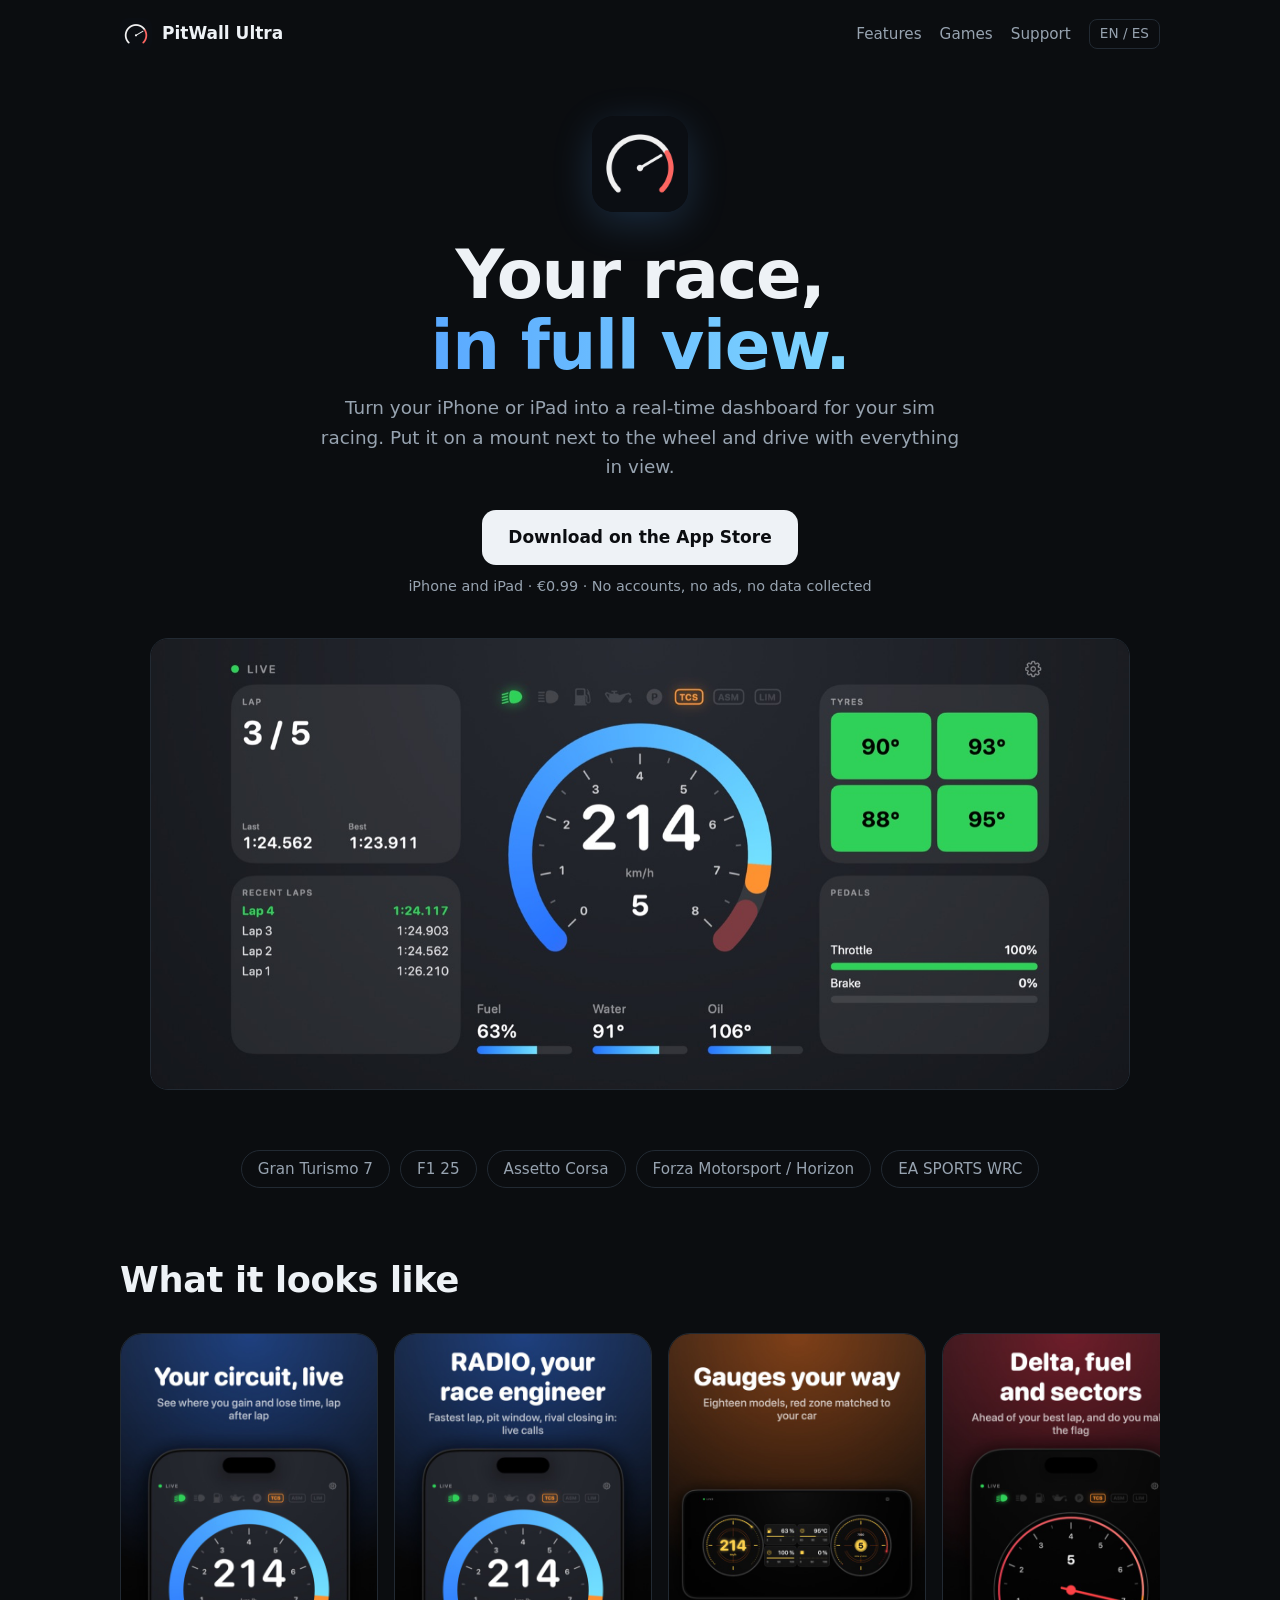
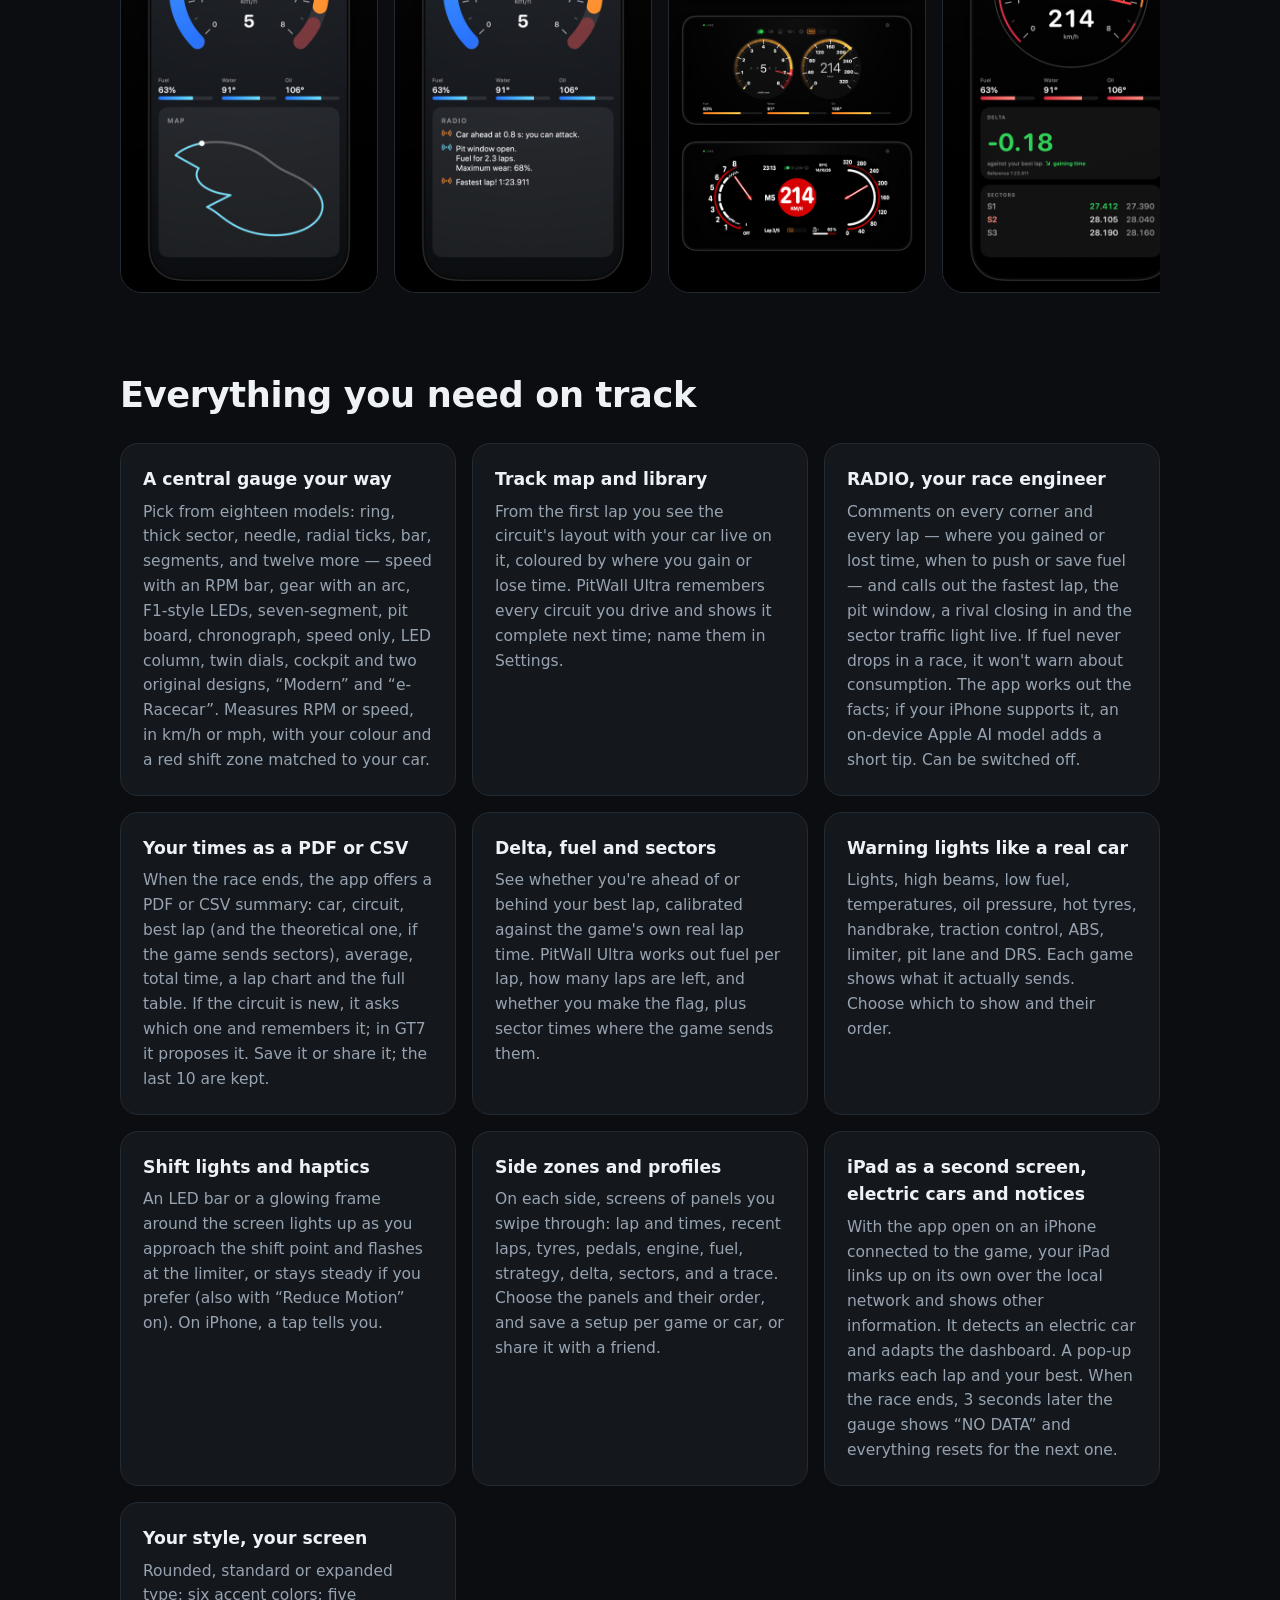
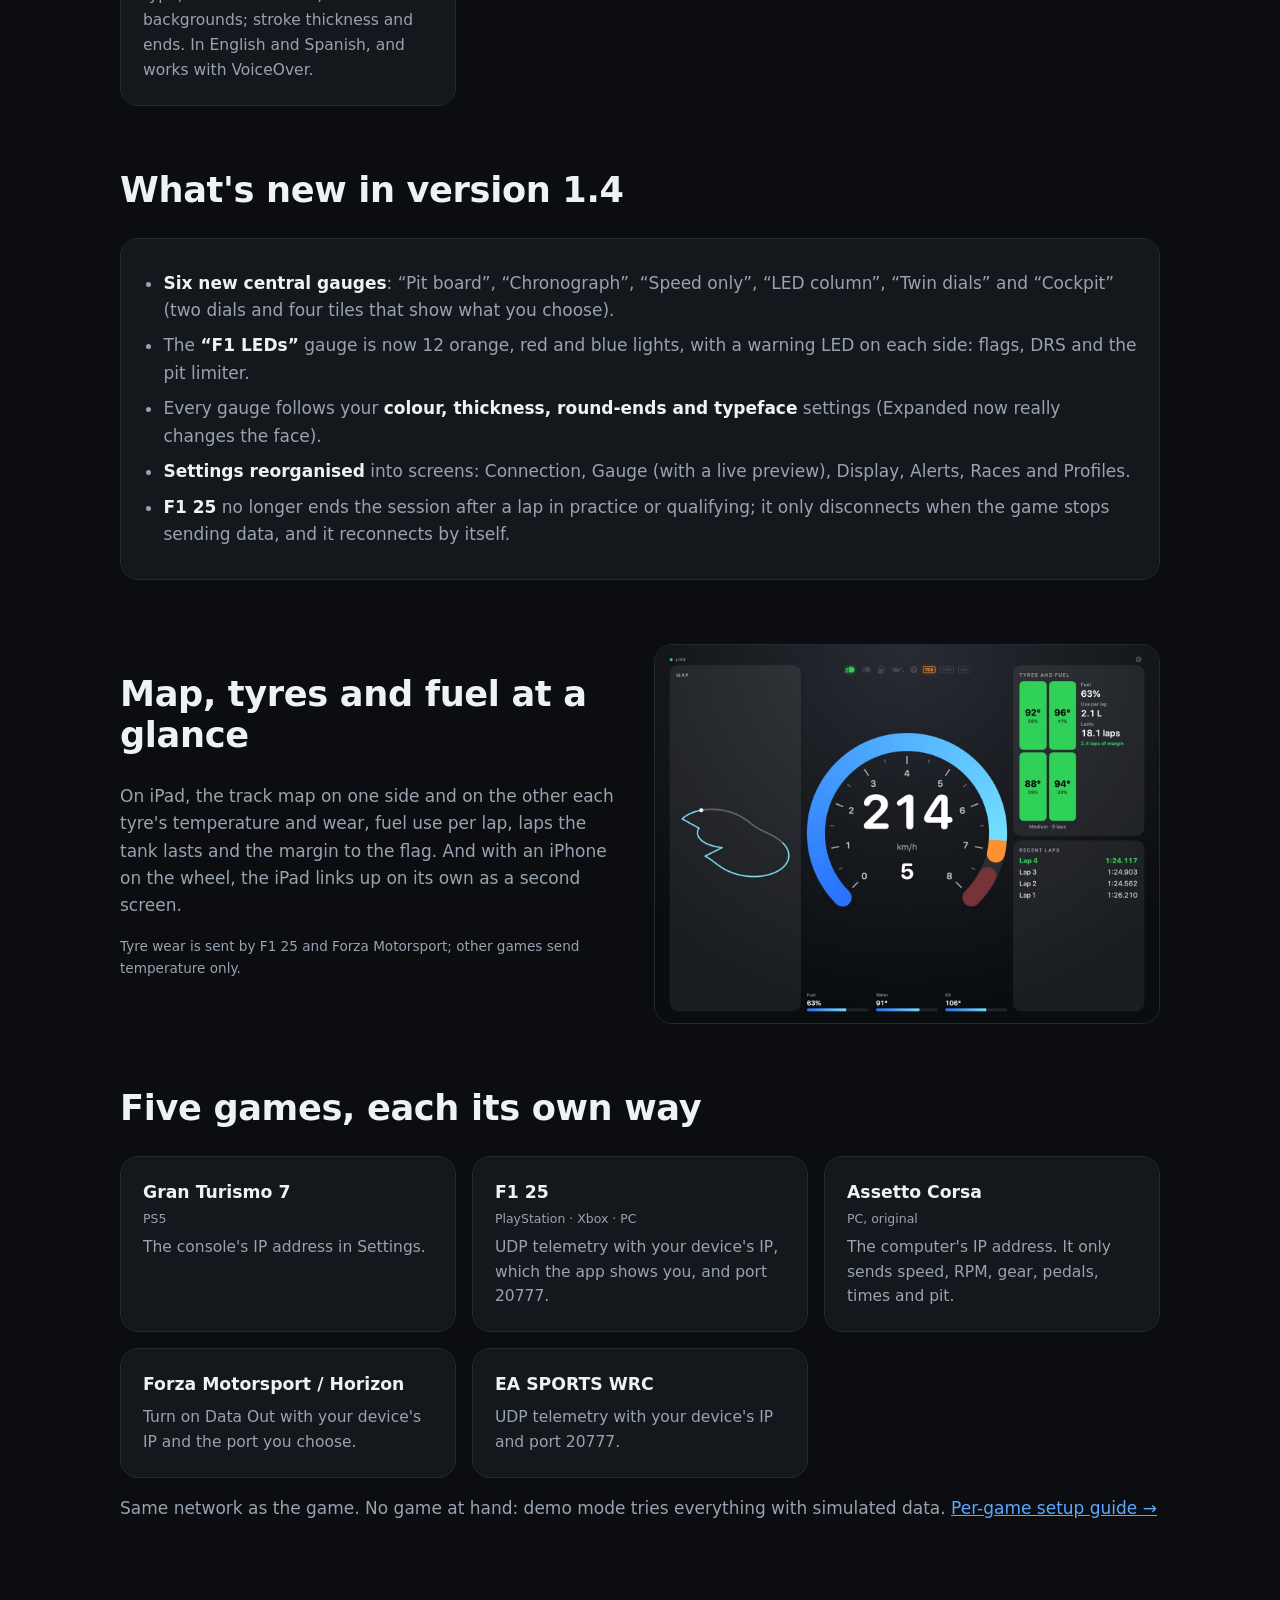
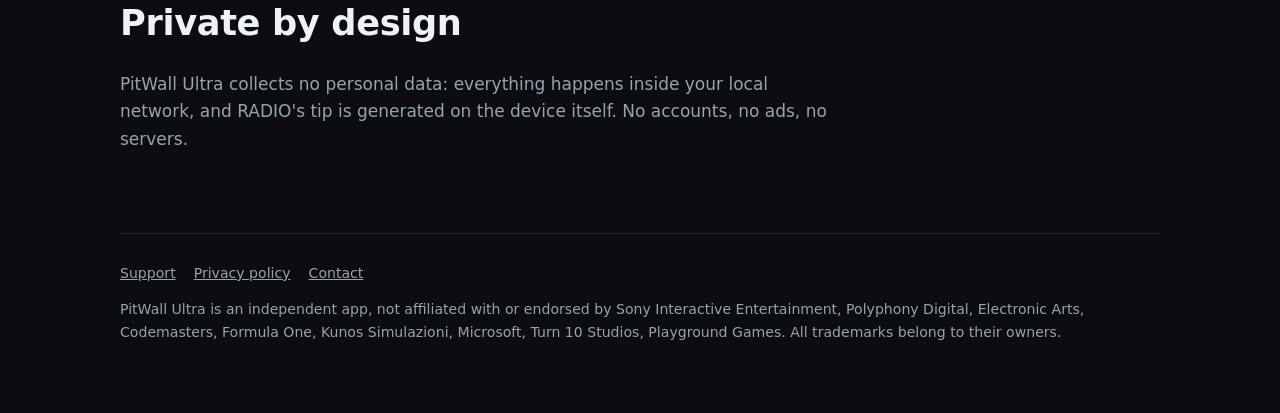
==== commit e2c2af91: "Website up to date with 1.4: eighteen gauge models, the gauge screenshot with the new ones, and a Wh" ====
--- a/index.html
+++ b/index.html
@@ -52,8 +52,8 @@
     <img lang="en" src="img/en-m1.jpg" width="560" height="1216" loading="lazy" alt="Your circuit, live: the track map with your car on it">
     <img lang="es" src="img/es-m2.jpg" width="560" height="1216" loading="lazy" alt="RADIO, tu ingeniero de carrera">
     <img lang="en" src="img/en-m2.jpg" width="560" height="1216" loading="lazy" alt="RADIO, your race engineer">
-    <img lang="es" src="img/es-m3.jpg" width="560" height="1216" loading="lazy" alt="Indicadores a tu gusto: tres de los doce modelos">
-    <img lang="en" src="img/en-m3.jpg" width="560" height="1216" loading="lazy" alt="Gauges your way: three of the twelve models">
+    <img lang="es" src="img/es-m3.jpg" width="560" height="1216" loading="lazy" alt="Indicadores a tu gusto: tres de los dieciocho modelos">
+    <img lang="en" src="img/en-m3.jpg" width="560" height="1216" loading="lazy" alt="Gauges your way: three of the eighteen models">
     <img lang="es" src="img/es-m4.jpg" width="560" height="1216" loading="lazy" alt="Delta, combustible y sectores">
     <img lang="en" src="img/en-m4.jpg" width="560" height="1216" loading="lazy" alt="Delta, fuel and sectors">
     <img lang="es" src="img/es-m5.jpg" width="560" height="1216" loading="lazy" alt="Cinco juegos, una sola app">
@@ -69,7 +69,7 @@
   <h2><span lang="es">Todo lo que necesitas en pista</span><span lang="en">Everything you need on track</span></h2>
   <div class="grid">
     <div class="card"><h3><span lang="es">Un indicador central a tu gusto</span><span lang="en">A central gauge your way</span></h3>
-      <p><span lang="es">Elige entre doce modelos: anillo, sector grueso, aguja, marcas radiales, barra, segmentos y seis digitales — velocidad con barra de RPM, marcha con arco, LEDs estilo F1, siete segmentos y dos diseños propios, «Modern» y «e-Racecar». Mide RPM o velocidad, en km/h o mph, con tu color y zona roja ajustada a tu coche.</span><span lang="en">Pick from twelve models: ring, thick sector, needle, radial ticks, bar, segments, and six digital ones — speed with an RPM bar, gear with an arc, F1-style LEDs, seven-segment and two original designs, “Modern” and “e-Racecar”. Measures RPM or speed, in km/h or mph, with your colour and a red shift zone matched to your car.</span></p></div>
+      <p><span lang="es">Elige entre dieciocho modelos: anillo, sector grueso, aguja, marcas radiales, barra, segmentos y otros doce — velocidad con barra de RPM, marcha con arco, LEDs estilo F1, siete segmentos, tablero de boxes, cronógrafo, solo velocidad, columna de LEDs, doble esfera, cabina y dos diseños propios, «Modern» y «e-Racecar». Mide RPM o velocidad, en km/h o mph, con tu color y zona roja ajustada a tu coche.</span><span lang="en">Pick from eighteen models: ring, thick sector, needle, radial ticks, bar, segments, and twelve more — speed with an RPM bar, gear with an arc, F1-style LEDs, seven-segment, pit board, chronograph, speed only, LED column, twin dials, cockpit and two original designs, “Modern” and “e-Racecar”. Measures RPM or speed, in km/h or mph, with your colour and a red shift zone matched to your car.</span></p></div>
     <div class="card"><h3><span lang="es">Mapa del circuito y biblioteca</span><span lang="en">Track map and library</span></h3>
       <p><span lang="es">Desde la primera vuelta ves el trazado con tu coche en vivo, coloreado según ganas o pierdes tiempo. PitWall Ultra recuerda cada circuito y lo muestra completo la próxima vez; ponles nombre en Ajustes.</span><span lang="en">From the first lap you see the circuit's layout with your car live on it, coloured by where you gain or lose time. PitWall Ultra remembers every circuit you drive and shows it complete next time; name them in Settings.</span></p></div>
     <div class="card"><h3><span lang="es">RADIO, tu ingeniero de carrera</span><span lang="en">RADIO, your race engineer</span></h3>
@@ -92,15 +92,14 @@
 </section>
 
 <section id="novedades">
-  <h2><span lang="es">Novedades de la versión 1.3</span><span lang="en">What's new in version 1.3</span></h2>
+  <h2><span lang="es">Novedades de la versión 1.4</span><span lang="en">What's new in version 1.4</span></h2>
   <div class="card">
     <ul class="news">
-      <li><span lang="es">Exporta los tiempos de tu carrera en <b>PDF o CSV</b>; se ofrecen al terminar y se guardan las últimas 10.</span><span lang="en">Export your race times as a <b>PDF or CSV</b>, offered when the race ends; the last 10 are kept.</span></li>
-      <li><span lang="es">La hoja muestra el <b>coche</b> (en GT7 se reconoce solo) y el <b>circuito</b>: si es nuevo, te lo pregunta o te lo propone por la longitud de la vuelta.</span><span lang="en">The sheet shows the <b>car</b> (GT7 recognises it by itself) and the <b>circuit</b>: if it is new, it asks or proposes it from the lap length.</span></li>
-      <li><span lang="es"><b>Mejor vuelta teórica</b> en los juegos que envían sectores.</span><span lang="en"><b>Theoretical best lap</b> in games that send sectors.</span></li>
-      <li><span lang="es">Al terminar la última vuelta, a los 3 segundos salta <b>«SIN DATOS»</b> y todo se reinicia para la siguiente carrera.</span><span lang="en">When the last lap ends, 3 seconds later it shows <b>“NO DATA”</b> and everything resets for the next race.</span></li>
-      <li><span lang="es">Nuevo ajuste <b>«Parpadeo en el limitador»</b>; con «Reducir movimiento» de iOS tampoco parpadea.</span><span lang="en">New <b>“Flash at the limiter”</b> setting; with iOS “Reduce Motion” on it does not flash either.</span></li>
-      <li><span lang="es">Con cambio de marchas en H, al pasar por punto muerto sale «N» en vez de «15». RADIO no avisa del combustible en carreras donde no se gasta.</span><span lang="en">With an H-pattern shifter, passing through neutral now shows “N” instead of “15”. RADIO no longer warns about fuel in races where none is used.</span></li>
+      <li><span lang="es"><b>Seis indicadores centrales nuevos</b>: «Tablero de boxes», «Cronógrafo», «Solo velocidad», «Columna de LEDs», «Doble esfera» y «Cabina» (dos relojes y cuatro rectángulos con lo que tú elijas).</span><span lang="en"><b>Six new central gauges</b>: “Pit board”, “Chronograph”, “Speed only”, “LED column”, “Twin dials” and “Cockpit” (two dials and four tiles that show what you choose).</span></li>
+      <li><span lang="es"><b>«LEDs F1»</b> ahora son 12 luces naranjas, rojas y azules, con un LED de aviso a cada lado: banderas, DRS y limitador.</span><span lang="en">The <b>“F1 LEDs”</b> gauge is now 12 orange, red and blue lights, with a warning LED on each side: flags, DRS and the pit limiter.</span></li>
+      <li><span lang="es">Todos los indicadores siguen tus ajustes de <b>color, grosor, puntas redondeadas y tipografía</b> (la Expandida ahora cambia de verdad).</span><span lang="en">Every gauge follows your <b>colour, thickness, round-ends and typeface</b> settings (Expanded now really changes the face).</span></li>
+      <li><span lang="es"><b>Ajustes reorganizados</b> en pantallas: Conexión, Indicador (con vista previa en vivo), Pantalla, Avisos, Carreras y Perfiles.</span><span lang="en"><b>Settings reorganised</b> into screens: Connection, Gauge (with a live preview), Display, Alerts, Races and Profiles.</span></li>
+      <li><span lang="es"><b>F1 25</b> ya no corta la sesión al acabar una vuelta en prácticas o clasificación; solo se desconecta cuando el juego deja de enviar datos, y recupera la conexión sola.</span><span lang="en"><b>F1 25</b> no longer ends the session after a lap in practice or qualifying; it only disconnects when the game stops sending data, and it reconnects by itself.</span></li>
     </ul>
   </div>
 </section>
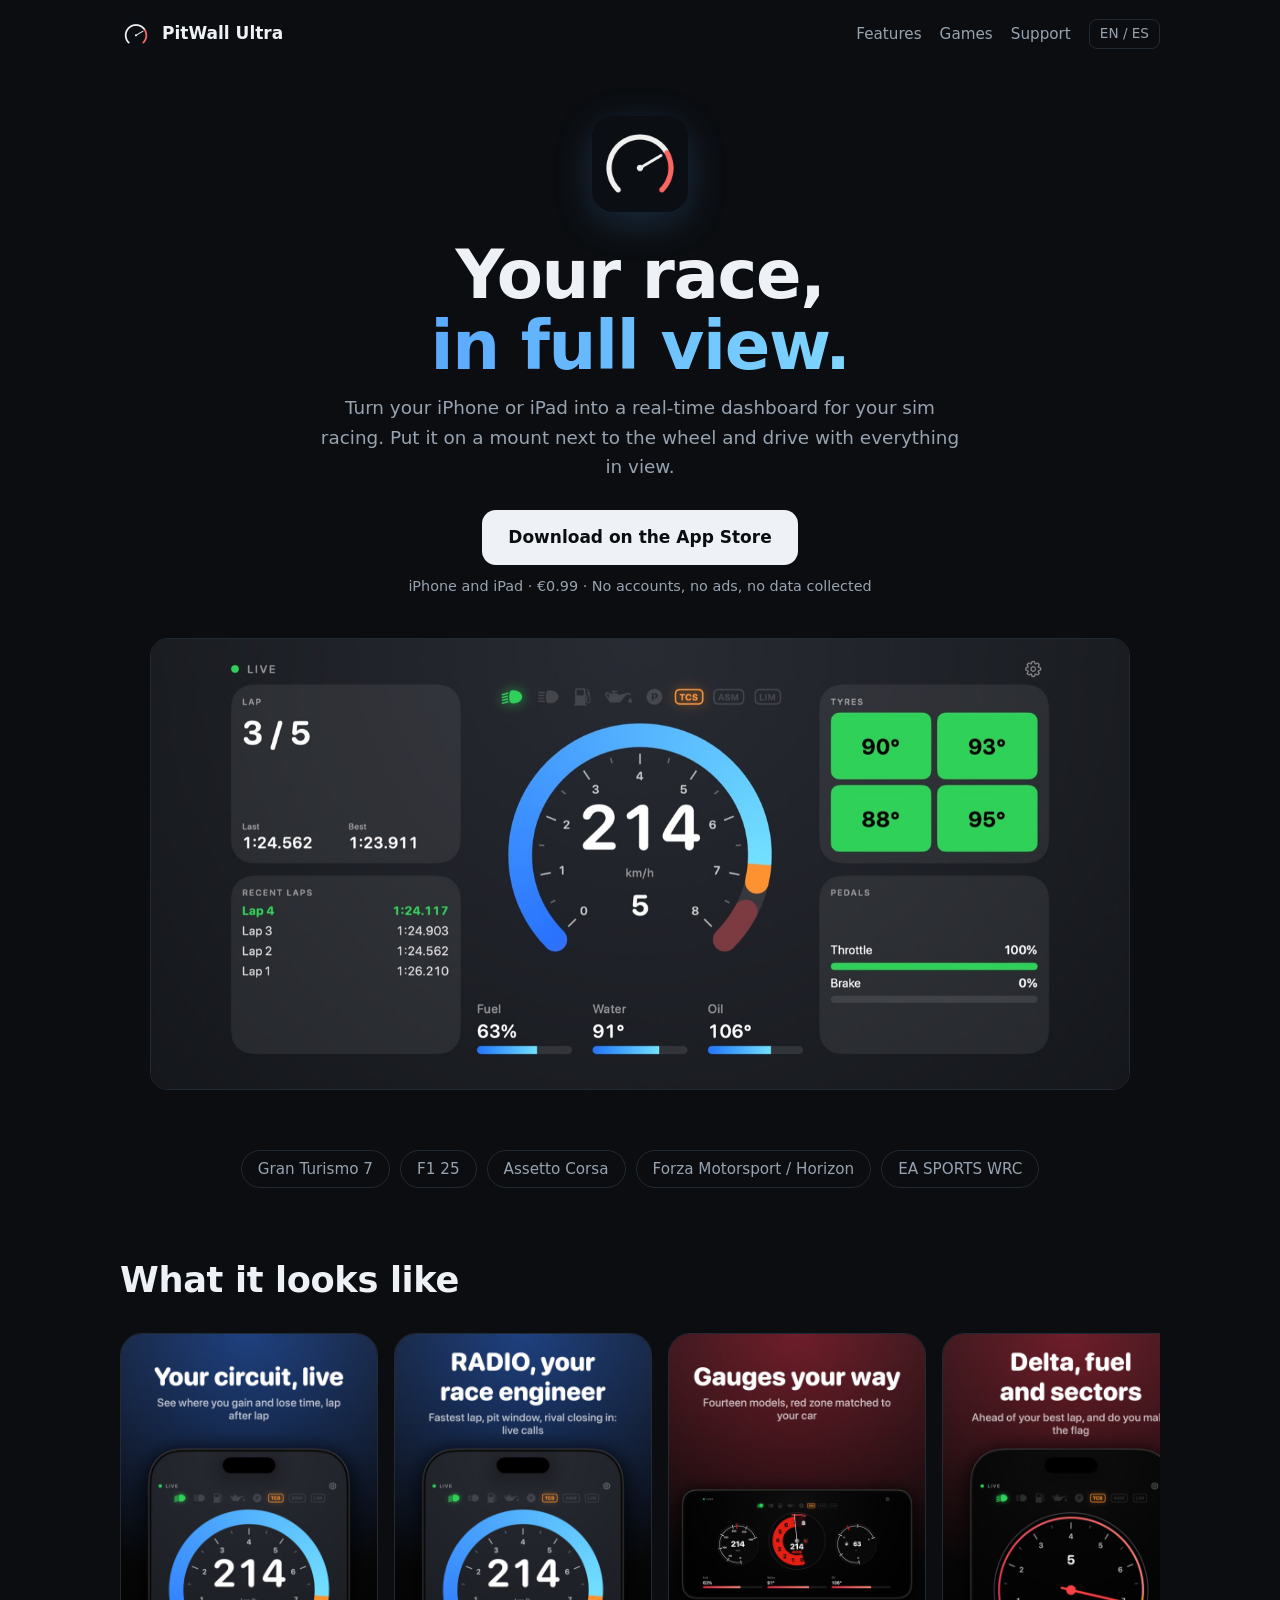
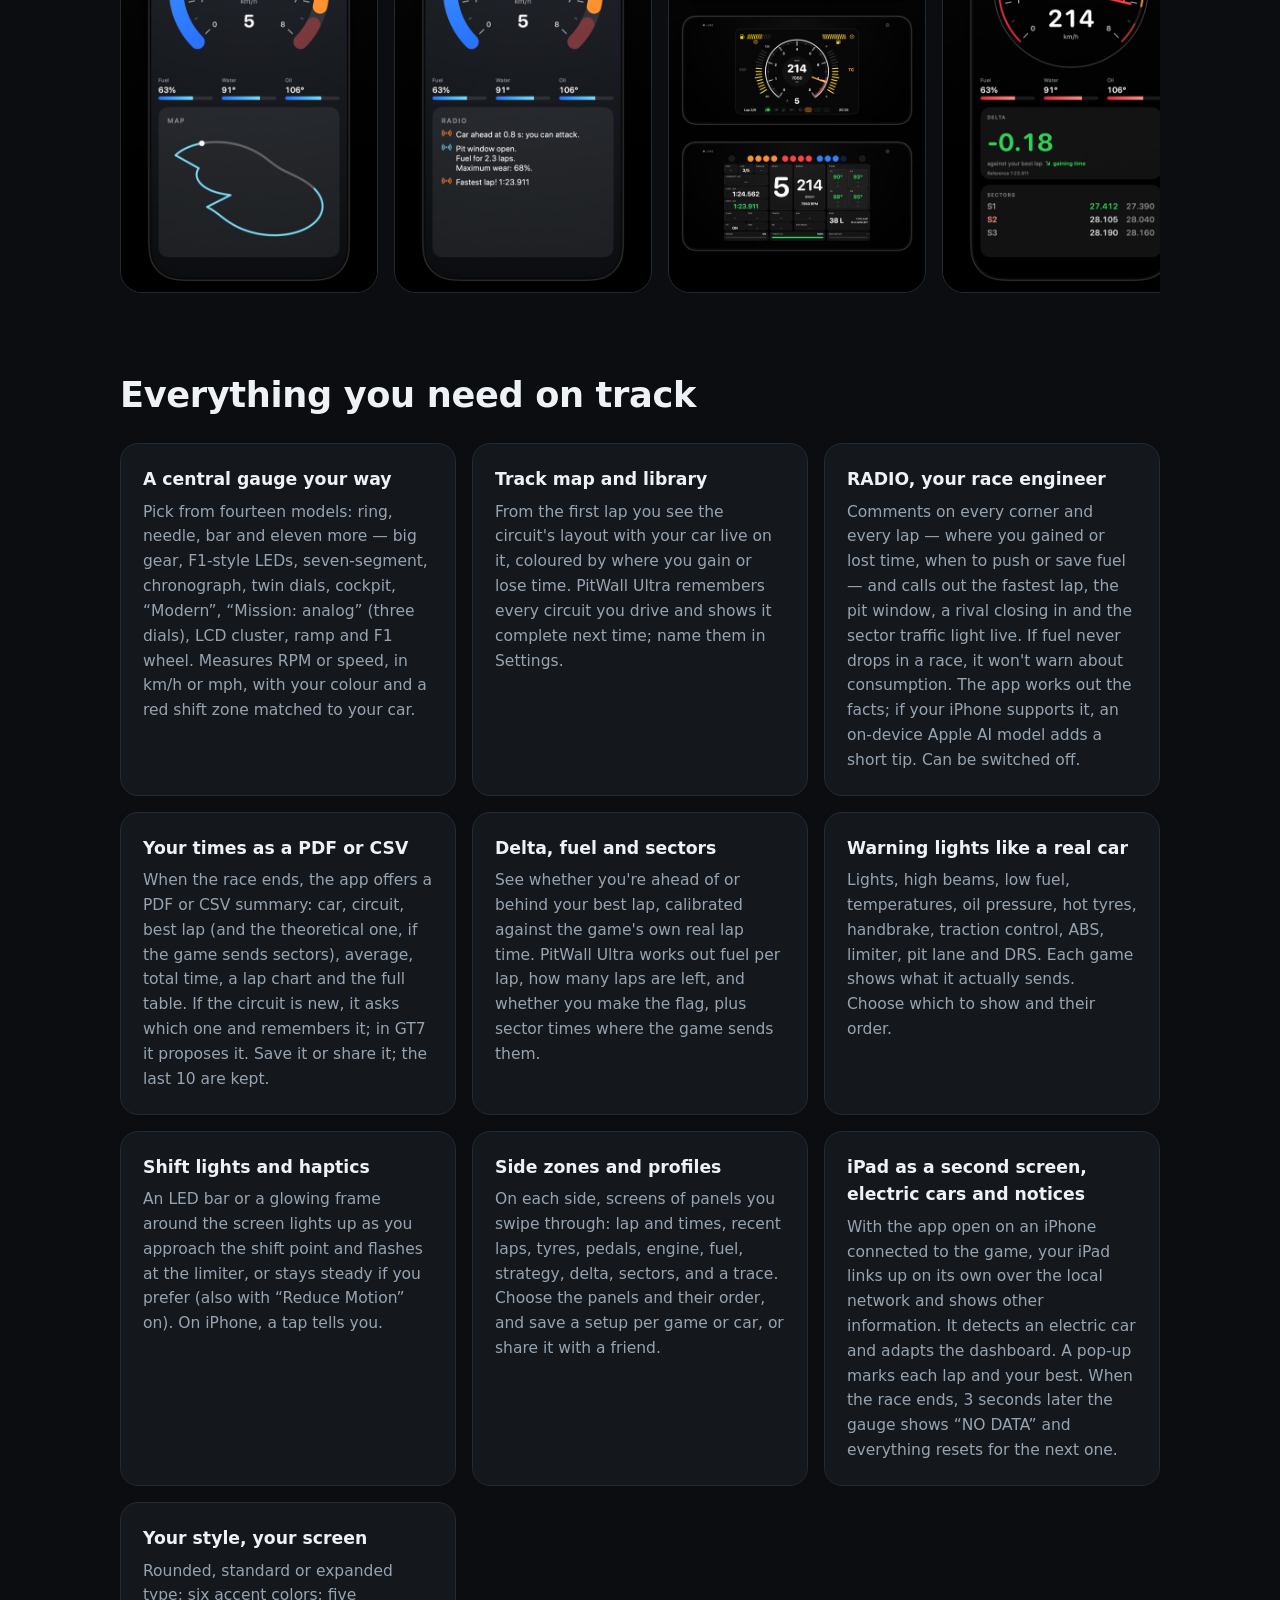
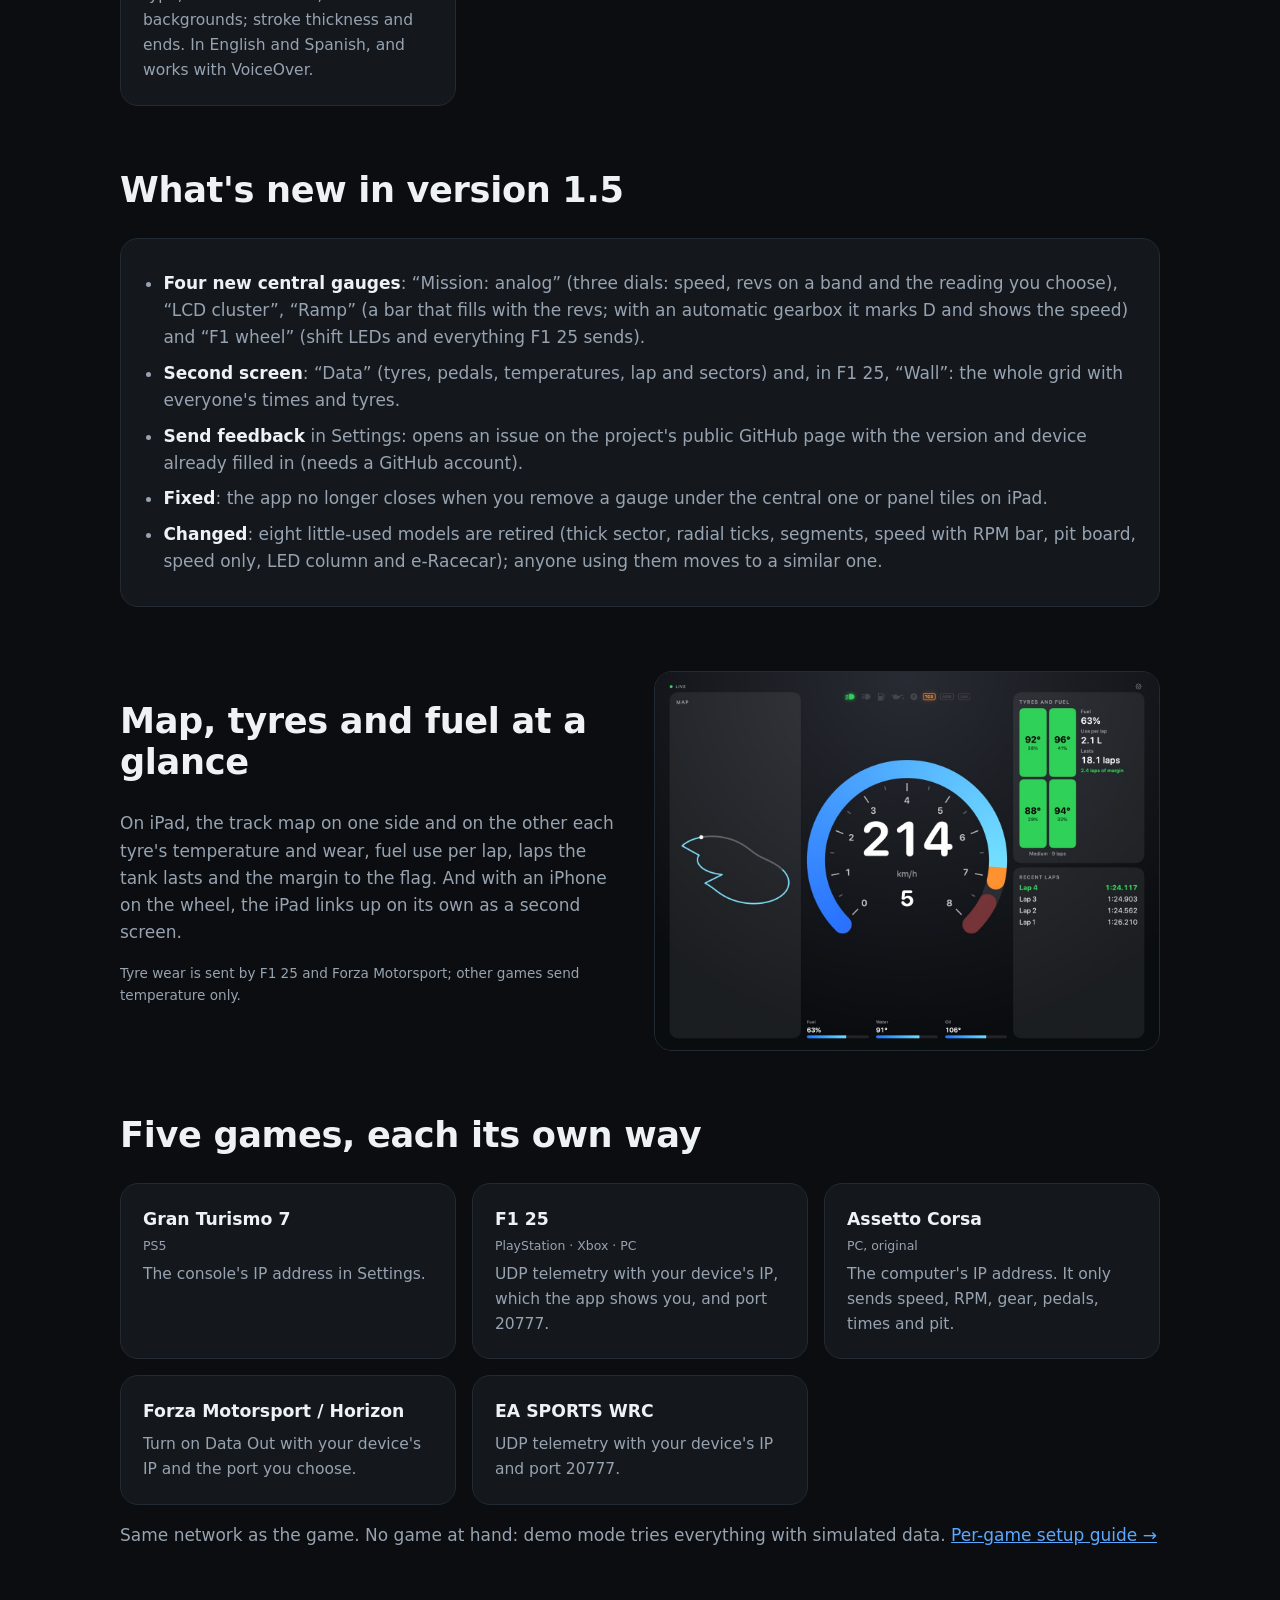
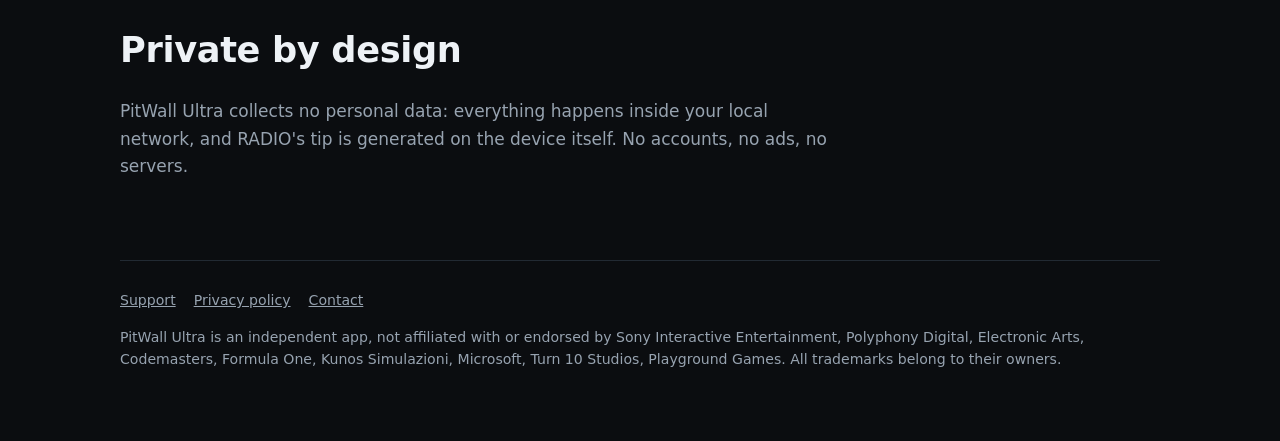
==== commit 81e3775c: "Website for 1.5: fourteen gauge models, the gauge shot with the new ones, What's New in 1.5 (publish" ====
--- a/index.html
+++ b/index.html
@@ -52,8 +52,8 @@
     <img lang="en" src="img/en-m1.jpg" width="560" height="1216" loading="lazy" alt="Your circuit, live: the track map with your car on it">
     <img lang="es" src="img/es-m2.jpg" width="560" height="1216" loading="lazy" alt="RADIO, tu ingeniero de carrera">
     <img lang="en" src="img/en-m2.jpg" width="560" height="1216" loading="lazy" alt="RADIO, your race engineer">
-    <img lang="es" src="img/es-m3.jpg" width="560" height="1216" loading="lazy" alt="Indicadores a tu gusto: tres de los dieciocho modelos">
-    <img lang="en" src="img/en-m3.jpg" width="560" height="1216" loading="lazy" alt="Gauges your way: three of the eighteen models">
+    <img lang="es" src="img/es-m3.jpg" width="560" height="1216" loading="lazy" alt="Indicadores a tu gusto: tres de los catorce modelos">
+    <img lang="en" src="img/en-m3.jpg" width="560" height="1216" loading="lazy" alt="Gauges your way: three of the fourteen models">
     <img lang="es" src="img/es-m4.jpg" width="560" height="1216" loading="lazy" alt="Delta, combustible y sectores">
     <img lang="en" src="img/en-m4.jpg" width="560" height="1216" loading="lazy" alt="Delta, fuel and sectors">
     <img lang="es" src="img/es-m5.jpg" width="560" height="1216" loading="lazy" alt="Cinco juegos, una sola app">
@@ -69,7 +69,7 @@
   <h2><span lang="es">Todo lo que necesitas en pista</span><span lang="en">Everything you need on track</span></h2>
   <div class="grid">
     <div class="card"><h3><span lang="es">Un indicador central a tu gusto</span><span lang="en">A central gauge your way</span></h3>
-      <p><span lang="es">Elige entre dieciocho modelos: anillo, sector grueso, aguja, marcas radiales, barra, segmentos y otros doce — velocidad con barra de RPM, marcha con arco, LEDs estilo F1, siete segmentos, tablero de boxes, cronógrafo, solo velocidad, columna de LEDs, doble esfera, cabina y dos diseños propios, «Modern» y «e-Racecar». Mide RPM o velocidad, en km/h o mph, con tu color y zona roja ajustada a tu coche.</span><span lang="en">Pick from eighteen models: ring, thick sector, needle, radial ticks, bar, segments, and twelve more — speed with an RPM bar, gear with an arc, F1-style LEDs, seven-segment, pit board, chronograph, speed only, LED column, twin dials, cockpit and two original designs, “Modern” and “e-Racecar”. Measures RPM or speed, in km/h or mph, with your colour and a red shift zone matched to your car.</span></p></div>
+      <p><span lang="es">Elige entre catorce modelos: anillo, aguja, barra y otros once — marcha grande, LEDs estilo F1, siete segmentos, cronógrafo, doble esfera, cabina, «Modern», «Mission: analógico» (tres relojes), cuadro LCD, rampa y volante F1. Mide RPM o velocidad, en km/h o mph, con tu color y zona roja ajustada a tu coche.</span><span lang="en">Pick from fourteen models: ring, needle, bar and eleven more — big gear, F1-style LEDs, seven-segment, chronograph, twin dials, cockpit, “Modern”, “Mission: analog” (three dials), LCD cluster, ramp and F1 wheel. Measures RPM or speed, in km/h or mph, with your colour and a red shift zone matched to your car.</span></p></div>
     <div class="card"><h3><span lang="es">Mapa del circuito y biblioteca</span><span lang="en">Track map and library</span></h3>
       <p><span lang="es">Desde la primera vuelta ves el trazado con tu coche en vivo, coloreado según ganas o pierdes tiempo. PitWall Ultra recuerda cada circuito y lo muestra completo la próxima vez; ponles nombre en Ajustes.</span><span lang="en">From the first lap you see the circuit's layout with your car live on it, coloured by where you gain or lose time. PitWall Ultra remembers every circuit you drive and shows it complete next time; name them in Settings.</span></p></div>
     <div class="card"><h3><span lang="es">RADIO, tu ingeniero de carrera</span><span lang="en">RADIO, your race engineer</span></h3>
@@ -92,14 +92,14 @@
 </section>
 
 <section id="novedades">
-  <h2><span lang="es">Novedades de la versión 1.4</span><span lang="en">What's new in version 1.4</span></h2>
+  <h2><span lang="es">Novedades de la versión 1.5</span><span lang="en">What's new in version 1.5</span></h2>
   <div class="card">
     <ul class="news">
-      <li><span lang="es"><b>Seis indicadores centrales nuevos</b>: «Tablero de boxes», «Cronógrafo», «Solo velocidad», «Columna de LEDs», «Doble esfera» y «Cabina» (dos relojes y cuatro rectángulos con lo que tú elijas).</span><span lang="en"><b>Six new central gauges</b>: “Pit board”, “Chronograph”, “Speed only”, “LED column”, “Twin dials” and “Cockpit” (two dials and four tiles that show what you choose).</span></li>
-      <li><span lang="es"><b>«LEDs F1»</b> ahora son 12 luces naranjas, rojas y azules, con un LED de aviso a cada lado: banderas, DRS y limitador.</span><span lang="en">The <b>“F1 LEDs”</b> gauge is now 12 orange, red and blue lights, with a warning LED on each side: flags, DRS and the pit limiter.</span></li>
-      <li><span lang="es">Todos los indicadores siguen tus ajustes de <b>color, grosor, puntas redondeadas y tipografía</b> (la Expandida ahora cambia de verdad).</span><span lang="en">Every gauge follows your <b>colour, thickness, round-ends and typeface</b> settings (Expanded now really changes the face).</span></li>
-      <li><span lang="es"><b>Ajustes reorganizados</b> en pantallas: Conexión, Indicador (con vista previa en vivo), Pantalla, Avisos, Carreras y Perfiles.</span><span lang="en"><b>Settings reorganised</b> into screens: Connection, Gauge (with a live preview), Display, Alerts, Races and Profiles.</span></li>
-      <li><span lang="es"><b>F1 25</b> ya no corta la sesión al acabar una vuelta en prácticas o clasificación; solo se desconecta cuando el juego deja de enviar datos, y recupera la conexión sola.</span><span lang="en"><b>F1 25</b> no longer ends the session after a lap in practice or qualifying; it only disconnects when the game stops sending data, and it reconnects by itself.</span></li>
+      <li><span lang="es"><b>Cuatro indicadores centrales nuevos</b>: «Mission: analógico» (tres relojes: velocidad, revoluciones en banda y el dato que elijas), «Cuadro LCD», «Rampa» (una barra que se llena con las revoluciones; con caja automática marca la D y muestra la velocidad) y «Volante F1» (LEDs de cambio y todo lo que envía F1 25).</span><span lang="en"><b>Four new central gauges</b>: “Mission: analog” (three dials: speed, revs on a band and the reading you choose), “LCD cluster”, “Ramp” (a bar that fills with the revs; with an automatic gearbox it marks D and shows the speed) and “F1 wheel” (shift LEDs and everything F1 25 sends).</span></li>
+      <li><span lang="es"><b>Segunda pantalla</b>: «Datos» (neumáticos, pedales, temperaturas, vuelta y sectores) y, en F1 25, «Muro»: la parrilla con tiempos y neumáticos de todos los coches.</span><span lang="en"><b>Second screen</b>: “Data” (tyres, pedals, temperatures, lap and sectors) and, in F1 25, “Wall”: the whole grid with everyone's times and tyres.</span></li>
+      <li><span lang="es"><b>Enviar comentarios</b> en Ajustes: abre una incidencia en la página pública del proyecto en GitHub, con la versión y el dispositivo ya rellenos (hace falta una cuenta de GitHub).</span><span lang="en"><b>Send feedback</b> in Settings: opens an issue on the project's public GitHub page with the version and device already filled in (needs a GitHub account).</span></li>
+      <li><span lang="es"><b>Corregido</b>: la app ya no se cierra al quitar un indicador bajo el central ni recuadros de paneles en iPad.</span><span lang="en"><b>Fixed</b>: the app no longer closes when you remove a gauge under the central one or panel tiles on iPad.</span></li>
+      <li><span lang="es"><b>Cambiado</b>: se retiran ocho modelos poco usados (sector grueso, marcas radiales, segmentos, velocidad con barra de RPM, tablero de boxes, solo velocidad, columna de LEDs y e-Racecar); quien los usaba pasa a uno parecido.</span><span lang="en"><b>Changed</b>: eight little-used models are retired (thick sector, radial ticks, segments, speed with RPM bar, pit board, speed only, LED column and e-Racecar); anyone using them moves to a similar one.</span></li>
     </ul>
   </div>
 </section>
